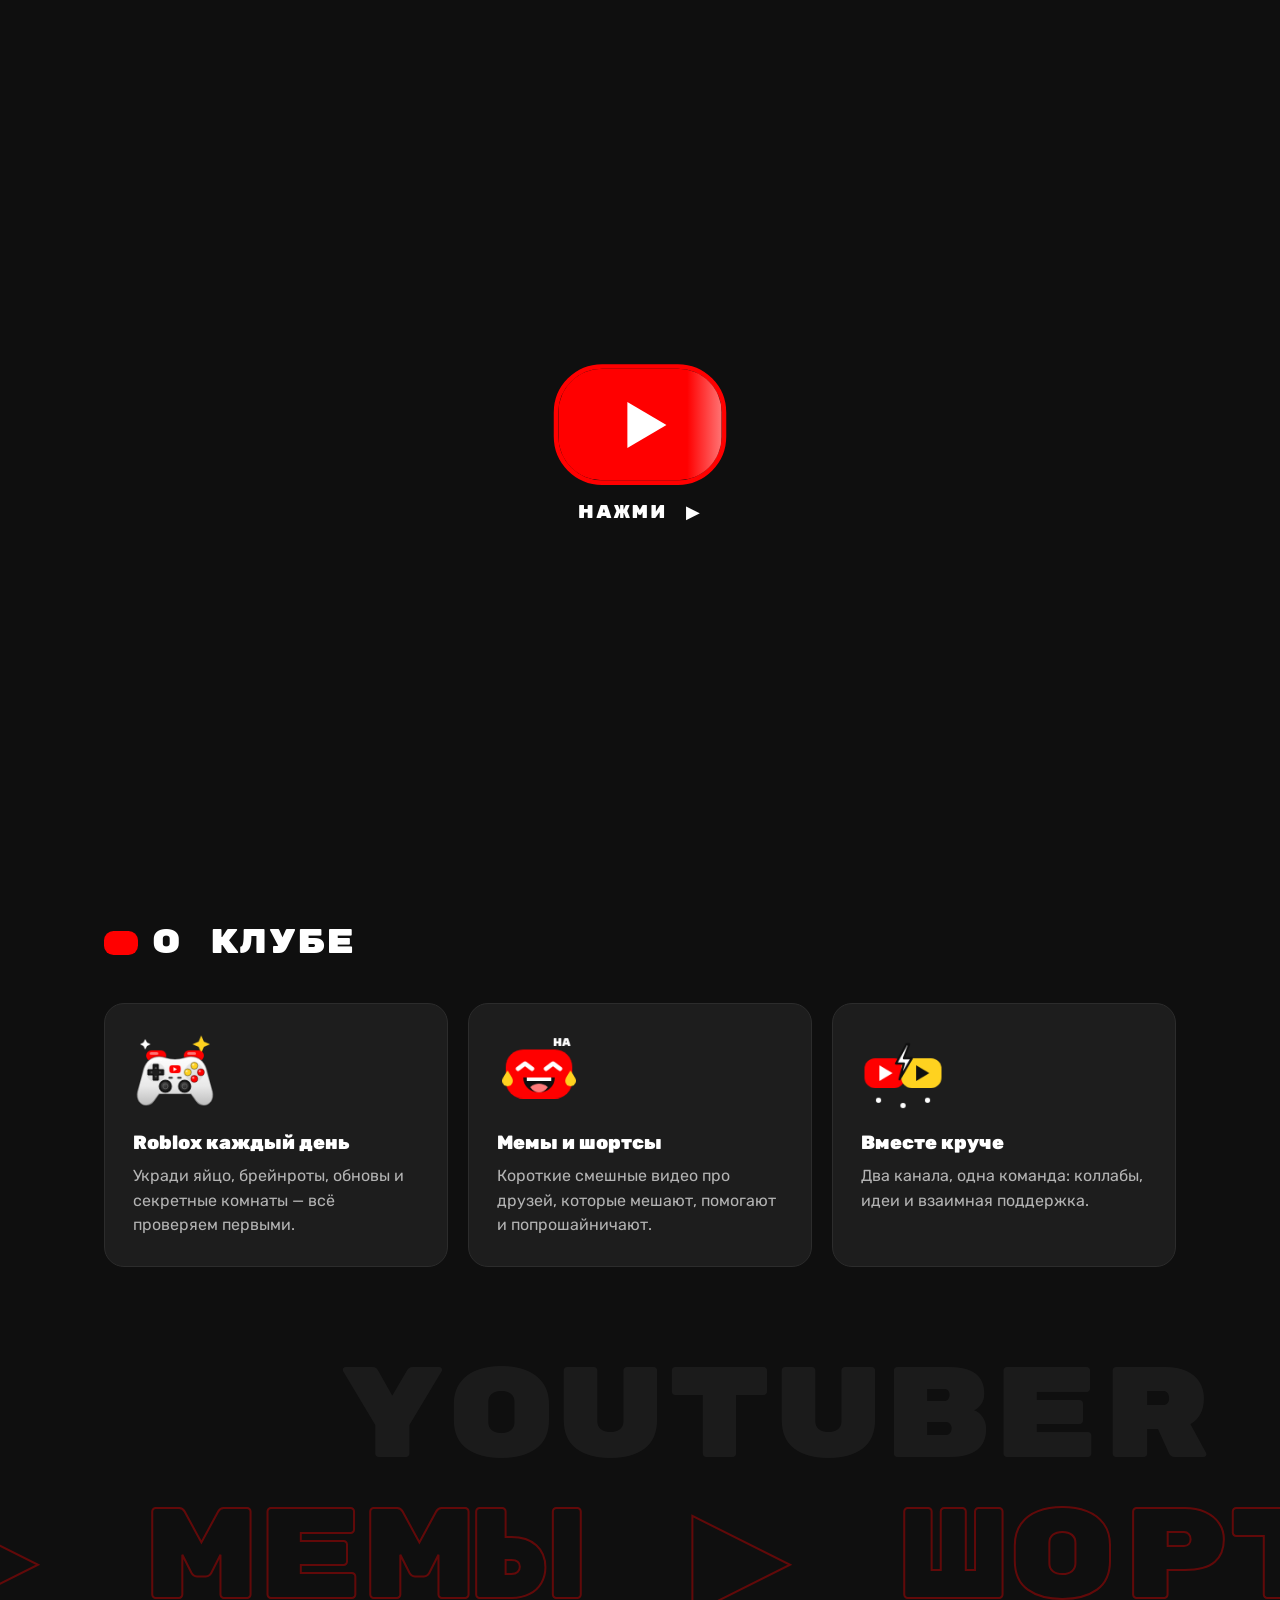
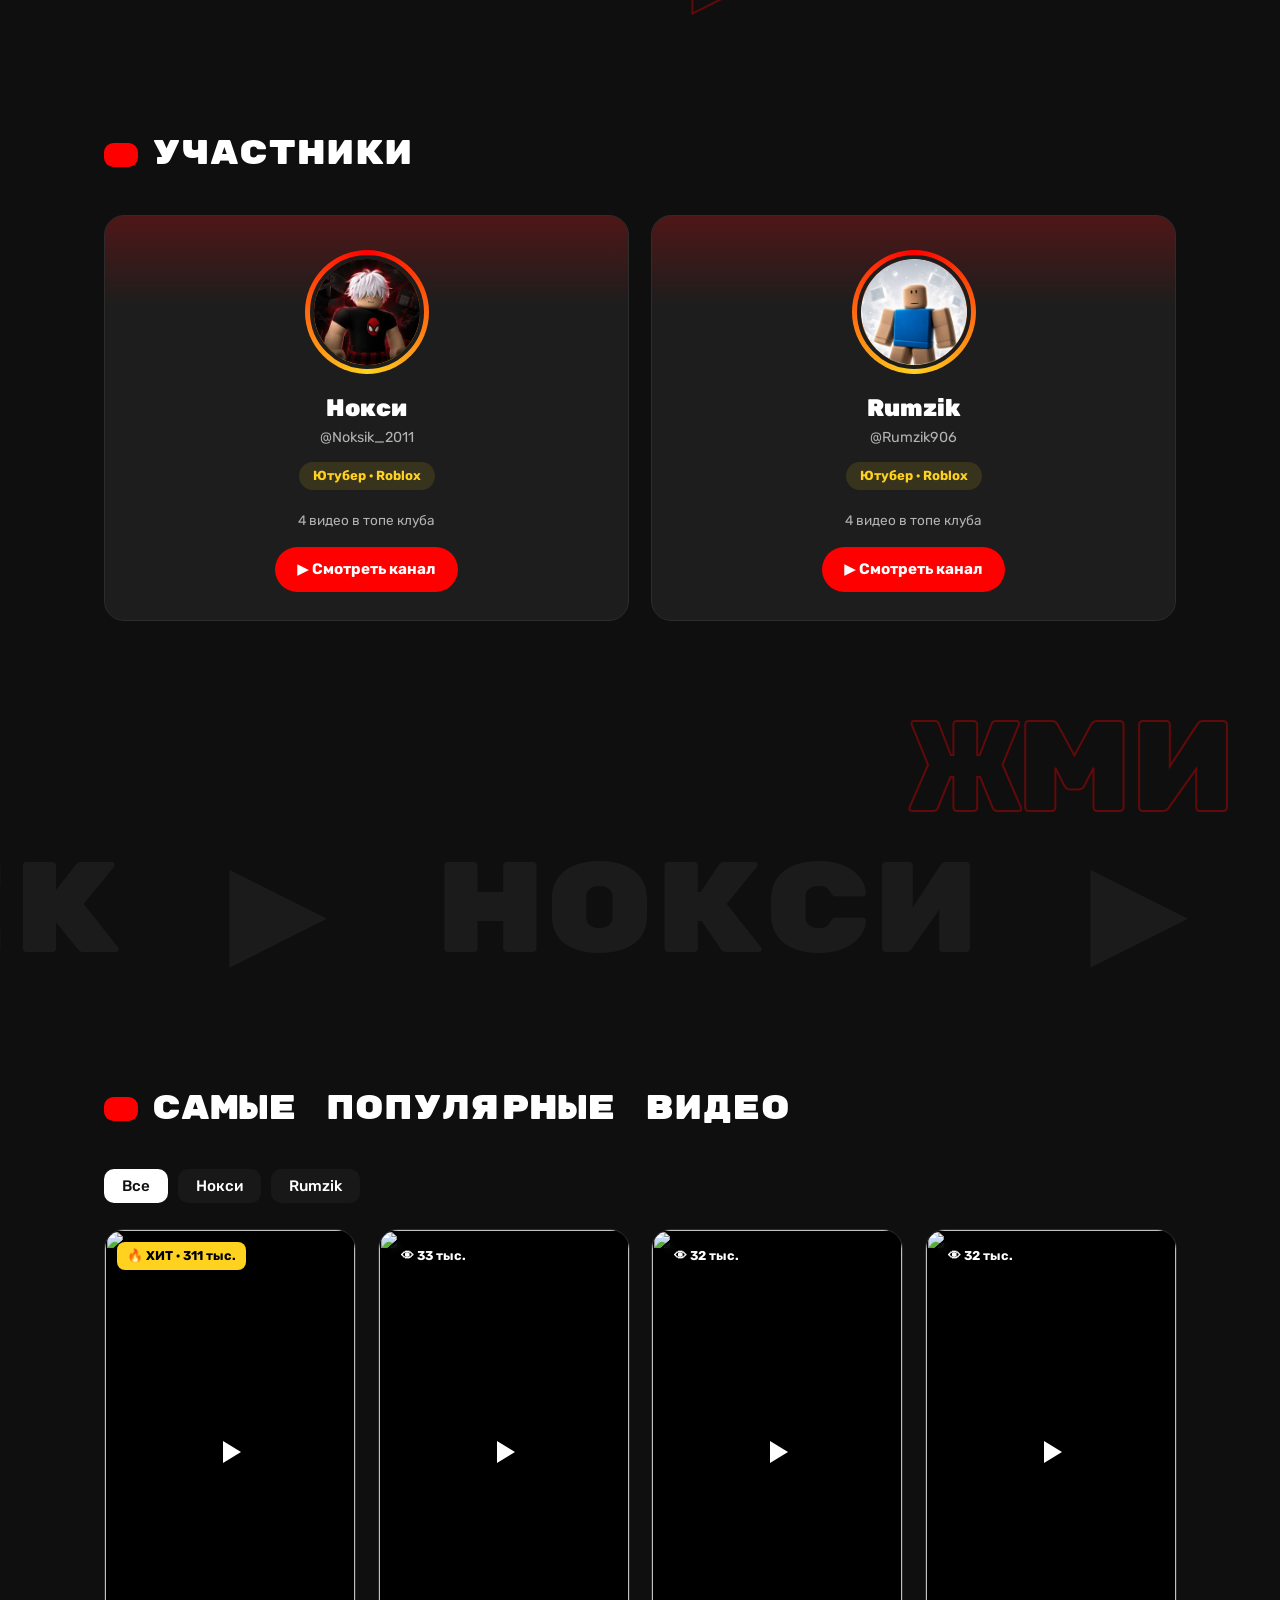
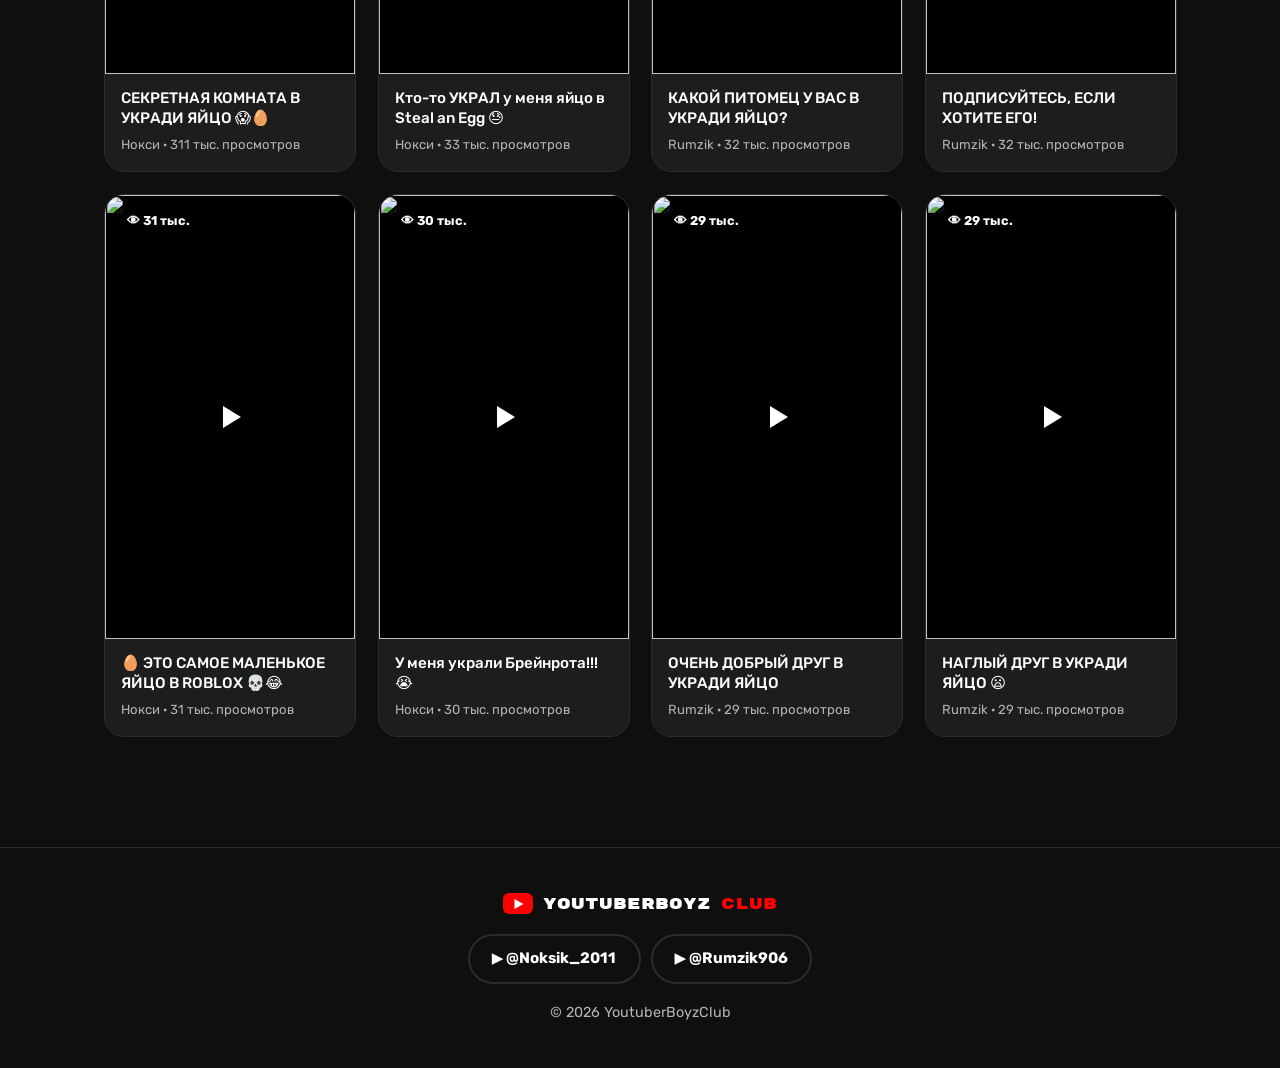
==== index.html @ dca068ea "Громче тики счётчика, запуск звука по click, сброс кэша Co-Authored-By: Claude Opus 5.5 <noreply@ant" ====
<!doctype html>
<html lang="ru">
<head>
  <meta charset="utf-8">
  <meta name="viewport" content="width=device-width, initial-scale=1">
  <title>YoutuberBoyzClub</title>
  <meta name="description" content="YoutuberBoyzClub — клуб ютуберов Нокси и Rumzik: Roblox, мемы и шортсы.">
  <link rel="icon" href="data:image/svg+xml,<svg xmlns='http://www.w3.org/2000/svg' viewBox='0 0 100 70'><rect width='100' height='70' rx='18' fill='%23ff0000'/><path d='M40 20 L66 35 L40 50 Z' fill='white'/></svg>">
  <link rel="preconnect" href="https://fonts.googleapis.com">
  <link rel="preconnect" href="https://fonts.gstatic.com" crossorigin>
  <link href="https://fonts.googleapis.com/css2?family=Rubik+Mono+One&family=Rubik:wght@400;500;700;900&display=swap" rel="stylesheet">
  <link rel="stylesheet" href="style.css?v=1794007012">
</head>
<body class="loading">
  <div class="loader" id="loader" aria-hidden="true">
    <div class="lbtn" id="lbtn"><div class="fill" id="lfill"></div><span class="tri"></span></div>
    <div class="lpct" id="lpct">0%</div>
  </div>
  <div class="progress" id="progress"></div>
  <div class="bg" id="bg" aria-hidden="true"><div class="blob b1"></div><div class="blob b2"></div></div>

  <header class="nav">
    <a href="#top" class="logo"><span class="play-sm"></span>YoutuberBoyz<b>Club</b></a>
    <div class="nav-right">
      <button class="sound" id="sound" aria-label="Включить звук" aria-pressed="false" title="Звук кнопок">🔇</button>
      <button class="burger" aria-label="Меню" aria-expanded="false">☰</button>
    </div>
    <nav class="links">
      <a href="#about">О клубе</a>
      <a href="#members">Участники</a>
      <a href="#videos">Видео</a>
    </nav>
  </header>

  <main id="top">
    <section class="hero">
      <a href="#videos" class="play-big" aria-label="Смотреть видео">
        <i class="ring"></i><i class="ring r2"></i><span></span>
      </a>
      <h1 class="title" id="title">YOUTUBER <b>BOYZ</b> CLUB</h1>
      <div class="stats">
        <div><strong data-count="MEMBERS">0</strong><span>участника</span></div>
        <div><strong data-count="VIEWS">0</strong><span>тыс. просмотров в топе</span></div>
        <div><strong data-count="VIDEOS">0</strong><span>лучших видео</span></div>
      </div>
      <a href="#about" class="scroll-hint" aria-label="Листать вниз"><span></span></a>
    </section>

    <div class="ticker" aria-hidden="true"><div class="track" id="ticker"></div></div>

    <section id="about" class="section">
      <h2 class="reveal">О клубе</h2>
      <div class="features">
        <article class="reveal">
          <svg class="icon i-pad" viewBox="0 0 96 96" aria-hidden="true">
            <defs>
              <linearGradient id="gpBody" x1="0" y1="0" x2="0" y2="1">
                <stop offset="0" stop-color="#ffffff"/><stop offset=".6" stop-color="#e9e9e9"/><stop offset="1" stop-color="#bdbdbd"/>
              </linearGradient>
              <radialGradient id="gpStick" cx=".4" cy=".35" r=".7">
                <stop offset="0" stop-color="#4a4a4a"/><stop offset="1" stop-color="#151515"/>
              </radialGradient>
            </defs>
            <g class="spark"><path d="M78 4l3 7 7 3-7 3-3 7-3-7-7-3 7-3z" fill="#ffd21f"/><path d="M14 8l2 4 4 2-4 2-2 4-2-4-4-2 4-2z" fill="#fff"/></g>
            <g class="body">
              <!-- курки -->
              <rect x="15" y="21" width="23" height="12" rx="6" fill="#ff0000"/>
              <rect x="58" y="21" width="23" height="12" rx="6" fill="#ff0000"/>
              <rect x="19" y="23" width="10" height="3" rx="1.5" fill="#fff" opacity=".45"/>
              <rect x="62" y="23" width="10" height="3" rx="1.5" fill="#fff" opacity=".45"/>
              <!-- корпус -->
              <path d="M30 28C21 28 15 33 12 42L5 68C3 77 8 84 15 84C21 84 24 80 27 75L30 71H66L69 75C72 80 75 84 81 84C88 84 93 77 91 68L84 42C81 33 75 28 66 28C60 28 57 31 48 31C39 31 36 28 30 28Z"
                    fill="url(#gpBody)" stroke="#0f0f0f" stroke-opacity=".35" stroke-width="1.5"/>
              <path d="M20 35C24 32 28 31.5 32 32" fill="none" stroke="#fff" stroke-width="2.5" stroke-linecap="round"/>
              <!-- крестовина -->
              <circle cx="26" cy="46" r="11" fill="#000" opacity=".07"/>
              <path d="M23 37h6v6h6v6h-6v6h-6v-6h-6v-6h6z" fill="#1c1c1c" stroke="#000" stroke-width="1" stroke-linejoin="round"/>
              <path d="M26 39.5l1.6 2.5h-3.2zM26 52.5l1.6-2.5h-3.2zM19.5 46l2.5-1.6v3.2zM32.5 46l-2.5-1.6v3.2z" fill="#555"/>
              <!-- кнопки -->
              <circle cx="70" cy="46" r="11" fill="#000" opacity=".07"/>
              <circle cx="70" cy="38.5" r="4" fill="#ffd21f" stroke="#000" stroke-opacity=".4"/>
              <circle cx="77.5" cy="46" r="4" fill="#ff0000" stroke="#000" stroke-opacity=".4"/>
              <circle cx="70" cy="53.5" r="4" fill="#ff0000" stroke="#000" stroke-opacity=".4"/>
              <circle cx="62.5" cy="46" r="4" fill="#ffd21f" stroke="#000" stroke-opacity=".4"/>
              <g fill="#fff" opacity=".6"><circle cx="68.8" cy="37.3" r="1.2"/><circle cx="76.3" cy="44.8" r="1.2"/><circle cx="68.8" cy="52.3" r="1.2"/><circle cx="61.3" cy="44.8" r="1.2"/></g>
              <!-- логотип и мини-кнопки -->
              <rect x="41.5" y="38" width="13" height="9" rx="3.2" fill="#ff0000"/>
              <path d="M46.3 40.3v4.4l3.9-2.2z" fill="#fff"/>
              <rect x="40.5" y="51" width="5" height="2.6" rx="1.3" fill="#444"/>
              <rect x="50.5" y="51" width="5" height="2.6" rx="1.3" fill="#444"/>
              <!-- стики -->
              <g class="stick sl"><circle cx="37" cy="62" r="7.5" fill="#111"/><circle cx="37" cy="62" r="5.6" fill="url(#gpStick)"/><circle cx="37" cy="62" r="3" fill="none" stroke="#666" stroke-width=".8"/></g>
              <g class="stick sr"><circle cx="59" cy="62" r="7.5" fill="#111"/><circle cx="59" cy="62" r="5.6" fill="url(#gpStick)"/><circle cx="59" cy="62" r="3" fill="none" stroke="#666" stroke-width=".8"/></g>
            </g>
          </svg>
          <h3>Roblox каждый день</h3><p>Укради яйцо, брейнроты, обновы и секретные комнаты — всё проверяем первыми.</p>
        </article>
        <article class="reveal">
          <svg class="icon i-lol" viewBox="0 0 96 96" aria-hidden="true">
            <g class="face">
              <rect x="10" y="20" width="76" height="56" rx="20" fill="#ff0000"/>
              <path d="M24 42l8-6 8 6" fill="none" stroke="#fff" stroke-width="5" stroke-linecap="round" stroke-linejoin="round"/>
              <path d="M56 42l8-6 8 6" fill="none" stroke="#fff" stroke-width="5" stroke-linecap="round" stroke-linejoin="round"/>
              <path d="M30 52h36c0 10-8 17-18 17s-18-7-18-17z" fill="#0f0f0f"/>
              <path d="M38 63c3-3 7-4 10-4s7 1 10 4c-3 4-6 6-10 6s-7-2-10-6z" fill="#ff7a7a"/>
              <path d="M34 52h28v4H34z" fill="#fff"/>
            </g>
            <path class="tear t1" d="M12 44c-4 6-6 9-6 12a6 6 0 0012 0c0-3-2-6-6-12z" fill="#ffd21f"/>
            <path class="tear t2" d="M84 44c-4 6-6 9-6 12a6 6 0 0012 0c0-3-2-6-6-12z" fill="#ffd21f"/>
            <text class="ha" x="64" y="16" font-family="Rubik Mono One, sans-serif" font-size="12" fill="#fff">HA</text>
          </svg>
          <h3>Мемы и шортсы</h3><p>Короткие смешные видео про друзей, которые мешают, помогают и попрошайничают.</p>
        </article>
        <article class="reveal">
          <svg class="icon i-team" viewBox="0 0 96 96" aria-hidden="true">
            <g class="left"><rect x="4" y="30" width="46" height="34" rx="12" fill="#ff0000"/><path d="M21 38v18l15-9z" fill="#fff"/></g>
            <g class="right"><rect x="46" y="30" width="46" height="34" rx="12" fill="#ffd21f"/><path d="M63 38v18l15-9z" fill="#0f0f0f"/></g>
            <path class="bolt" d="M52 14l-12 22h9l-5 18 14-24h-9l6-16z" fill="#fff" stroke="#0f0f0f" stroke-width="2.5" stroke-linejoin="round"/>
            <g class="plus" fill="#fff"><circle cx="20" cy="78" r="3"/><circle cx="48" cy="84" r="3"/><circle cx="76" cy="78" r="3"/></g>
          </svg>
          <h3>Вместе круче</h3><p>Два канала, одна команда: коллабы, идеи и взаимная поддержка.</p>
        </article>
      </div>
    </section>

    <div class="bigtext" aria-hidden="true">
      <div class="row" data-dir="1">YOUTUBER ▶ BOYZ ▶ CLUB ▶ YOUTUBER ▶ BOYZ ▶ CLUB ▶ YOUTUBER ▶ BOYZ ▶ CLUB ▶</div>
      <div class="row outline" data-dir="-1">ROBLOX ▶ МЕМЫ ▶ ШОРТСЫ ▶ ROBLOX ▶ МЕМЫ ▶ ШОРТСЫ ▶ ROBLOX ▶ МЕМЫ ▶ ШОРТСЫ ▶</div>
    </div>

    <section id="members" class="section">
      <h2 class="reveal">Участники</h2>
      <div class="grid members" id="members-grid"></div>
    </section>

    <div class="bigtext" aria-hidden="true">
      <div class="row outline" data-dir="1">ЖМИ PLAY ▶ ПОДПИШИСЬ ▶ ЖМИ PLAY ▶ ПОДПИШИСЬ ▶ ЖМИ PLAY ▶ ПОДПИШИСЬ ▶</div>
      <div class="row" data-dir="-1">НОКСИ ▶ RUMZIK ▶ НОКСИ ▶ RUMZIK ▶ НОКСИ ▶ RUMZIK ▶ НОКСИ ▶ RUMZIK ▶</div>
    </div>

    <section id="videos" class="section">
      <h2 class="reveal">Самые популярные видео</h2>
      <div class="filters reveal" id="filters"></div>
      <div class="grid videos" id="videos-grid"></div>
    </section>
  </main>

  <footer class="footer">
    <a href="#top" class="logo"><span class="play-sm"></span>YoutuberBoyz<b>Club</b></a>
    <div class="socials" id="socials"></div>
    <p>© <span id="year"></span> YoutuberBoyzClub</p>
  </footer>

  <script src="data.js?v=1794007012"></script>
  <script src="script.js?v=1794007012"></script>
</body>
</html>
---- style.css ----
:root {
  --bg: #0f0f0f;
  --bg2: #181818;
  --card: #1d1d1d;
  --line: #2c2c2c;
  --text: #ffffff;
  --muted: #b3b3b3;
  --red: #ff0000;
  --red-dark: #c80000;
  --yellow: #ffd21f;
  --radius: 20px;
}

* { box-sizing: border-box; margin: 0; padding: 0; }
html { scroll-behavior: smooth; }
body {
  background: var(--bg);
  color: var(--text);
  font-family: "Rubik", system-ui, sans-serif;
  line-height: 1.55;
  overflow-x: hidden;
}
a { color: inherit; text-decoration: none; }
h1, h2, .logo, .stats strong { font-family: "Rubik Mono One", "Rubik", sans-serif; font-weight: 400; }
h3 { font-weight: 900; }

/* ===== Экран загрузки ===== */
.loader {
  position: fixed; inset: 0; z-index: 100; display: grid; place-items: center; align-content: center; gap: 22px;
  background: var(--bg); transition: opacity .5s ease, visibility .5s;
}
.loader.ready { cursor: pointer; }
.lbtn.ready { animation: readyPulse 1s ease-in-out infinite; }
@keyframes readyPulse { 0%, 100% { transform: scale(1.1); } 50% { transform: scale(1.2); } }
.lpct.ready { color: #fff; font-size: 1.15rem; animation: blinkTxt 1s ease-in-out infinite; }
@keyframes blinkTxt { 50% { opacity: .35; } }
.stats strong.bump { animation: bump .5s cubic-bezier(.3, 1.6, .5, 1); }
@keyframes bump { 50% { transform: scale(1.3); } }
.loader.done { opacity: 0; visibility: hidden; }
.lbtn {
  position: relative; width: 150px; height: 105px; border-radius: 28% / 40%;
  border: 4px solid #fff; overflow: hidden; animation: lbtnIn .5s cubic-bezier(.3, 1.6, .5, 1);
  transition: transform .35s cubic-bezier(.5, -0.6, .7, 1.4), opacity .3s;
}
@keyframes lbtnIn { from { transform: scale(.3) rotate(-20deg); opacity: 0; } }
.lbtn .fill { position: absolute; left: 0; top: 0; bottom: 0; width: 0; background: var(--red); }
.lbtn .fill::after {                                /* бегущий блик по заливке */
  content: ""; position: absolute; top: 0; bottom: 0; right: 0; width: 30px;
  background: linear-gradient(90deg, transparent, rgba(255, 255, 255, .45));
}
.lbtn .tri {
  position: absolute; top: 50%; left: 54%; transform: translate(-50%, -50%);
  border-left: 34px solid #fff; border-top: 20px solid transparent; border-bottom: 20px solid transparent;
}
.lbtn.full { border-color: var(--red); transform: scale(1.15); }
.lbtn.boom { transform: scale(2.6); opacity: 0; }
.lpct { font-family: "Rubik Mono One", sans-serif; color: var(--muted); font-size: .95rem; letter-spacing: 2px; transition: opacity .2s; }
.loader.exploding .lpct { opacity: 0; }
.shard {
  position: fixed; left: 50%; top: 50%; z-index: 101; pointer-events: none;
  width: var(--w); height: var(--h); margin: calc(var(--h) / -2) 0 0 calc(var(--w) / -2);
  background: var(--c); border-radius: var(--r);
  animation: shard .9s cubic-bezier(.15, .7, .3, 1) forwards;
}
@keyframes shard {
  0% { transform: translate(0, 0) rotate(0) scale(1); opacity: 1; }
  100% { transform: translate(var(--x), var(--y)) rotate(var(--rot)) scale(.4); opacity: 0; }
}
.flash {
  position: fixed; left: 50%; top: 50%; z-index: 101; width: 40px; height: 40px; margin: -20px 0 0 -20px;
  border-radius: 50%; background: #fff; pointer-events: none; animation: flash .5s ease-out forwards;
}
@keyframes flash { from { transform: scale(0); opacity: .9; } to { transform: scale(30); opacity: 0; } }
body.loading { overflow: hidden; }
body.loading .title .ch, body.loading .play-big { animation-play-state: paused; }

/* ===== Scroll progress (как полоска загрузки YouTube) ===== */
.progress {
  position: fixed; top: 0; left: 0; height: 3px; width: 0; z-index: 50;
  background: var(--red); box-shadow: 0 0 8px rgba(255, 0, 0, .6);
}

/* ===== Play buttons ===== */
.play-sm {
  position: relative; display: inline-block; width: 30px; height: 21px;
  background: var(--red); border-radius: 6px; transition: transform .3s;
}
.play-sm::after {
  content: ""; position: absolute; top: 50%; left: 54%; transform: translate(-50%, -50%);
  border-left: 9px solid #fff; border-top: 5.5px solid transparent; border-bottom: 5.5px solid transparent;
}
.logo:hover .play-sm { transform: rotate(-10deg) scale(1.15); }

.play-big {
  position: relative; display: inline-grid; place-items: center;
  margin-bottom: 34px; animation: bob 3s ease-in-out infinite;
}
.play-big span {
  position: relative; display: block;
  width: clamp(130px, 22vw, 190px); aspect-ratio: 10 / 7; border-radius: 28% / 40%;
  background: var(--red); box-shadow: 0 18px 50px rgba(255, 0, 0, .35);
  transition: transform .25s cubic-bezier(.3, 1.6, .5, 1), background .2s;
}
.play-big span::after {
  content: ""; position: absolute; top: 50%; left: 54%; transform: translate(-50%, -50%);
  border-left: 42px solid #fff; border-top: 25px solid transparent; border-bottom: 25px solid transparent;
}
.play-big:hover span { transform: scale(1.12) rotate(-4deg); background: var(--red-dark); }
.play-big:active span { transform: scale(.92); }
.ring {
  position: absolute; inset: 0; border-radius: 28% / 40%;
  border: 3px solid var(--red); opacity: 0; animation: ring 2.4s ease-out infinite;
}
.ring.r2 { animation-delay: 1.2s; }
@keyframes ring { 0% { transform: scale(1); opacity: .7; } 100% { transform: scale(1.7); opacity: 0; } }
@keyframes bob { 0%, 100% { transform: translateY(0); } 50% { transform: translateY(-10px); } }

/* ===== Nav ===== */
.nav {
  position: sticky; top: 0; z-index: 20;
  display: flex; align-items: center; justify-content: space-between;
  padding: 14px clamp(16px, 5vw, 64px);
  background: rgba(15, 15, 15, .88); backdrop-filter: blur(10px);
  border-bottom: 1px solid var(--line);
}
.logo { display: flex; align-items: center; gap: 10px; font-size: 1rem; }
.logo b { color: var(--red); font-weight: 400; }
.links { display: flex; align-items: center; gap: 30px; }
.links a { position: relative; color: var(--muted); font-weight: 500; transition: color .2s; }
.links a::after {
  content: ""; position: absolute; left: 0; right: 0; bottom: -6px; height: 3px; border-radius: 3px;
  background: var(--red); transform: scaleX(0); transition: transform .25s;
}
.links a:hover { color: var(--text); }
.links a:hover::after { transform: scaleX(1); }
.burger { display: none; background: none; border: 0; color: var(--text); font-size: 1.6rem; cursor: pointer; }
.nav-right { display: flex; align-items: center; gap: 12px; order: 3; }
.sound {
  width: 40px; height: 40px; border-radius: 50%; border: 2px solid var(--line); cursor: pointer;
  background: var(--bg2); font-size: 1.1rem; display: grid; place-items: center;
  transition: border-color .2s, transform .2s cubic-bezier(.3, 1.6, .5, 1), background .2s;
}
.sound:hover { transform: scale(1.1); border-color: var(--red); }
.sound.on { background: var(--red); border-color: var(--red); animation: soundOn .4s cubic-bezier(.3, 1.6, .5, 1); }
@keyframes soundOn { 0% { transform: scale(.7); } 100% { transform: scale(1); } }

/* ===== Buttons ===== */
.btn {
  display: inline-flex; align-items: center; gap: 8px; padding: 11px 22px; border-radius: 999px;
  background: var(--red); color: #fff; font-weight: 700; font-size: .95rem;
  transition: transform .2s cubic-bezier(.3, 1.6, .5, 1), background .2s;
}
.btn:hover { transform: translateY(-2px) scale(1.05); background: var(--red-dark); }
.btn.ghost { background: transparent; border: 2px solid var(--line); }
.btn.ghost:hover { border-color: var(--red); background: transparent; }

/* ===== Hero ===== */
.hero {
  position: relative; text-align: center; overflow: hidden;
  padding: clamp(70px, 11vw, 120px) 16px 90px;
  background: radial-gradient(ellipse at 50% 0%, rgba(255, 0, 0, .16), transparent 60%);
}
/* ===== Живой фон на всю страницу (двигается при прокрутке) ===== */
.bg { position: fixed; inset: 0; z-index: 0; pointer-events: none; overflow: hidden; }
.nav, main, .footer { position: relative; z-index: 1; }
.nav { z-index: 20; }
.bg .ic {
  position: absolute; left: 0; top: 0; will-change: transform;
  width: var(--s); height: calc(var(--s) * .7);
}
.bg .ic > b {
  position: absolute; inset: 0; border-radius: 28% / 40%;
  background: var(--c); opacity: var(--o);
  animation: drift var(--d) ease-in-out infinite alternate;
}
.bg .ic.line > b { background: transparent; border: 3px solid var(--c); }
.bg .ic > b::after {
  content: ""; position: absolute; top: 50%; left: 54%; transform: translate(-50%, -50%);
  border-left: calc(var(--s) * .22) solid var(--tri);
  border-top: calc(var(--s) * .13) solid transparent; border-bottom: calc(var(--s) * .13) solid transparent;
}
@keyframes drift {
  from { transform: translate(0, 0) rotate(-8deg); }
  to { transform: translate(18px, -24px) rotate(10deg); }
}
.blob {
  position: absolute; width: 60vmax; height: 60vmax; border-radius: 50%;
  background: radial-gradient(circle, rgba(255, 0, 0, .13), transparent 65%);
  will-change: transform;
}
.b1 { left: -20vmax; top: -20vmax; }
.b2 { right: -25vmax; top: 40vh; background: radial-gradient(circle, rgba(255, 210, 31, .06), transparent 65%); }

/* Огромные надписи, которые разъезжаются при прокрутке */
.bigtext { overflow: hidden; padding: 40px 0 10px; user-select: none; }
.bigtext .row {
  font-family: "Rubik Mono One"; white-space: nowrap; line-height: 1.1;
  font-size: clamp(3rem, 10vw, 8rem); color: rgba(255, 255, 255, .05);
  will-change: transform;
}
.bigtext .row.outline { color: transparent; -webkit-text-stroke: 2px rgba(255, 0, 0, .35); }

.title { font-size: clamp(2rem, 7.5vw, 5rem); line-height: 1.1; margin-bottom: 18px; }
.title .ch { display: inline-block; opacity: 0; transform: translateY(40px) rotate(8deg); animation: drop .6s cubic-bezier(.3, 1.6, .5, 1) forwards; }
.title b { color: var(--red); font-weight: 400; display: inline-block; }
.title b:hover { animation: wiggle .5s ease-in-out; }
@keyframes drop { to { opacity: 1; transform: none; } }
@keyframes wiggle { 25% { transform: rotate(-6deg); } 50% { transform: rotate(5deg) scale(1.08); } 75% { transform: rotate(-3deg); } }

.lead { max-width: 540px; margin: 0 auto; color: var(--muted); font-size: 1.15rem; }
.stats {
  display: flex; justify-content: center; gap: clamp(26px, 7vw, 80px);
  margin-top: 52px; flex-wrap: wrap;
}
.stats strong { display: block; font-size: 2.1rem; }
.stats div:nth-child(2) strong { color: var(--yellow); }
.stats span { color: var(--muted); font-size: .85rem; }

.scroll-hint {
  display: inline-block; margin-top: 50px; width: 26px; height: 42px;
  border: 2px solid var(--muted); border-radius: 14px;
}
.scroll-hint span {
  display: block; width: 4px; height: 8px; margin: 7px auto 0; border-radius: 2px;
  background: var(--text); animation: wheel 1.6s ease-in-out infinite;
}
@keyframes wheel { 0% { opacity: 0; transform: translateY(0); } 40% { opacity: 1; } 100% { opacity: 0; transform: translateY(14px); } }

/* ===== Ticker ===== */
.ticker {
  background: var(--red); overflow: hidden; padding: 14px 0;
  transform: rotate(-2deg) scale(1.04); margin: 10px 0 0;
  box-shadow: 0 10px 30px rgba(0, 0, 0, .5);
}
.track { display: flex; width: max-content; animation: marquee 28s linear infinite; }
.track span {
  font-family: "Rubik Mono One"; font-size: 1.05rem; white-space: nowrap; padding: 0 22px;
  display: inline-flex; align-items: center; gap: 22px;
}
.track span::after { content: "▶"; color: var(--bg); font-size: .9rem; }
.ticker:hover .track { animation-play-state: paused; }
@keyframes marquee { to { transform: translateX(-50%); } }

/* ===== Sections ===== */
.section { padding: 90px clamp(16px, 5vw, 64px) 40px; max-width: 1200px; margin: 0 auto; }
.section h2 {
  font-size: clamp(1.35rem, 4vw, 2.1rem); margin-bottom: 34px;
  display: flex; align-items: center; gap: 14px;
}
.section h2::before {
  content: ""; flex: none; width: 34px; height: 24px; border-radius: 28% / 40%; background: var(--red);
  clip-path: none;
}

.features { display: grid; grid-template-columns: repeat(auto-fit, minmax(240px, 1fr)); gap: 20px; }
.features article, .member, .video {
  background: var(--card); border: 1px solid var(--line); border-radius: var(--radius);
  transition: transform .3s cubic-bezier(.3, 1.4, .5, 1), border-color .3s, box-shadow .3s;
}
.features article { padding: 28px; position: relative; }
.features article:hover, .member:hover { transform: translateY(-6px) rotate(-1deg); border-color: var(--red); box-shadow: 0 16px 40px rgba(0, 0, 0, .5); }
/* ===== Свои иконки ===== */
.icon { width: 84px; height: 84px; margin-bottom: 12px; display: block; overflow: visible; }
.icon * { transform-box: fill-box; transform-origin: center; }

/* Геймпад: покачивается, искры мигают; при наведении — тряска как от вибрации */
.i-pad .body { animation: tilt 3s ease-in-out infinite; }
.i-pad .spark { animation: blink 1.4s ease-in-out infinite; }
article:hover .i-pad .body { animation: rumble .12s linear infinite; }
.i-pad .stick { animation: stick 2.4s ease-in-out infinite; }
.i-pad .sr { animation-delay: -1.2s; }
@keyframes stick { 0%, 100% { transform: translate(0, 0); } 25% { transform: translate(1.5px, -1px); } 50% { transform: translate(-1px, 1.5px); } 75% { transform: translate(-1.5px, -1px); } }
@keyframes tilt { 0%, 100% { transform: rotate(-6deg); } 50% { transform: rotate(6deg); } }
@keyframes rumble { 0% { transform: translate(-1.5px, 1px) rotate(-3deg); } 50% { transform: translate(1.5px, -1px) rotate(3deg); } 100% { transform: translate(-1.5px, 1px) rotate(-3deg); } }
@keyframes blink { 0%, 100% { opacity: 1; transform: scale(1); } 50% { opacity: .3; transform: scale(.6); } }

/* Смеющаяся кнопка: подпрыгивает, слёзы капают, «HA» всплывает */
.i-lol .face { animation: laugh 1.1s ease-in-out infinite; }
.i-lol .tear { animation: tear 1.6s ease-in infinite; }
.i-lol .t2 { animation-delay: .8s; }
.i-lol .ha { animation: ha 2s ease-out infinite; }
article:hover .i-lol .face { animation-duration: .35s; }
@keyframes laugh { 0%, 100% { transform: translateY(0) rotate(-3deg); } 50% { transform: translateY(-5px) rotate(3deg); } }
@keyframes tear { 0% { transform: translateY(-6px); opacity: 0; } 30% { opacity: 1; } 100% { transform: translateY(18px); opacity: 0; } }
@keyframes ha { 0% { transform: translate(0, 8px); opacity: 0; } 30% { opacity: 1; } 100% { transform: translate(8px, -10px); opacity: 0; } }

/* Две кнопки: сталкиваются, молния вспыхивает */
.i-team .left { animation: bumpL 2s ease-in-out infinite; }
.i-team .right { animation: bumpR 2s ease-in-out infinite; }
.i-team .bolt { animation: zap 2s ease-in-out infinite; }
.i-team .plus circle { animation: blink 1.2s ease-in-out infinite; }
.i-team .plus circle:nth-child(2) { animation-delay: .4s; }
.i-team .plus circle:nth-child(3) { animation-delay: .8s; }
article:hover .i-team .left, article:hover .i-team .right, article:hover .i-team .bolt { animation-duration: .8s; }
@keyframes bumpL { 0%, 100% { transform: translateX(-6px) rotate(-6deg); } 45%, 55% { transform: translateX(2px) rotate(0); } }
@keyframes bumpR { 0%, 100% { transform: translateX(6px) rotate(6deg); } 45%, 55% { transform: translateX(-2px) rotate(0); } }
@keyframes zap { 0%, 35%, 100% { transform: scale(0) rotate(-20deg); opacity: 0; } 50% { transform: scale(1.2) rotate(0); opacity: 1; } 70% { transform: scale(1); opacity: 1; } }
.features h3 { margin-bottom: 6px; font-size: 1.2rem; }
.features p { color: var(--muted); }

.grid { display: grid; gap: 22px; }
.members { grid-template-columns: repeat(auto-fit, minmax(260px, 1fr)); }

.member { padding: 34px 22px 28px; text-align: center; position: relative; overflow: hidden; }
.member::before {
  content: ""; position: absolute; left: 0; right: 0; top: 0; height: 90px;
  background: linear-gradient(180deg, rgba(255, 0, 0, .22), transparent);
}
.avatar-wrap {
  position: relative; width: 124px; height: 124px; margin: 0 auto 16px; border-radius: 50%;
  padding: 5px; background: conic-gradient(var(--red), var(--yellow), var(--red));
  animation: spin 6s linear infinite;
}
.avatar {
  width: 100%; height: 100%; border-radius: 50%; object-fit: cover; display: grid; place-items: center;
  background: var(--bg2); border: 4px solid var(--card); font-family: "Rubik Mono One"; font-size: 2rem;
  animation: spin 6s linear infinite reverse;
}
@keyframes spin { to { transform: rotate(360deg); } }
.member h3 { font-size: 1.5rem; position: relative; }
.member .handle { color: var(--muted); font-size: .9rem; }
.member .role {
  display: inline-block; margin: 12px 0 20px; padding: 4px 14px; border-radius: 999px;
  background: rgba(255, 210, 31, .12); color: var(--yellow); font-size: .82rem; font-weight: 700;
}
.member .count { display: block; color: var(--muted); font-size: .85rem; margin-bottom: 16px; }

/* ===== Videos ===== */
.filters { display: flex; gap: 10px; flex-wrap: wrap; margin-bottom: 26px; }
.chip {
  padding: 8px 18px; border-radius: 10px; border: 0; cursor: pointer;
  background: var(--bg2); color: var(--text); font: 500 .95rem "Rubik", sans-serif;
  transition: background .2s, color .2s, transform .2s;
}
.chip:hover { transform: translateY(-2px); background: #2a2a2a; }
.chip.active { background: var(--text); color: var(--bg); }

.videos { grid-template-columns: repeat(auto-fill, minmax(220px, 1fr)); }
.video { overflow: hidden; position: relative; }
.video:hover { transform: translateY(-6px); border-color: var(--red); box-shadow: 0 16px 40px rgba(0, 0, 0, .5); }
.video.hide { display: none; }
.frame { aspect-ratio: 9 / 16; background: #000; position: relative; cursor: pointer; overflow: hidden; }
.frame img { width: 100%; height: 100%; object-fit: cover; display: block; transition: transform .5s; }
.video:hover .frame img { transform: scale(1.08); }
.frame iframe { width: 100%; height: 100%; border: 0; display: block; }
.frame .pbtn {
  position: absolute; top: 50%; left: 50%; width: 68px; height: 48px; transform: translate(-50%, -50%);
  background: rgba(0, 0, 0, .65); border-radius: 14px; transition: background .2s, transform .25s cubic-bezier(.3, 1.6, .5, 1);
}
.frame .pbtn::after {
  content: ""; position: absolute; top: 50%; left: 54%; transform: translate(-50%, -50%);
  border-left: 18px solid #fff; border-top: 11px solid transparent; border-bottom: 11px solid transparent;
}
.frame:hover .pbtn { background: var(--red); transform: translate(-50%, -50%) scale(1.15); }
.badge {
  position: absolute; top: 12px; left: 12px; z-index: 2;
  padding: 4px 10px; border-radius: 8px; font-size: .8rem; font-weight: 700;
  background: rgba(0, 0, 0, .75); backdrop-filter: blur(4px);
}
.badge.hot { background: var(--yellow); color: #000; animation: pulse 1.6s ease-in-out infinite; }
@keyframes pulse { 50% { transform: scale(1.08); } }
.vmeta { padding: 14px 16px 16px; }
.vmeta h3 { font-size: .95rem; font-weight: 500; line-height: 1.35; }
.vmeta p { color: var(--muted); font-size: .82rem; margin-top: 6px; }

/* ===== 3D-наклон карточек за мышкой ===== */
.tilt { transform-style: preserve-3d; will-change: transform; }
.tilt.tilting { transition: transform .08s linear, border-color .3s, box-shadow .3s !important; transition-delay: 0s !important; }
.tilt .glare {
  position: absolute; inset: 0; z-index: 3; pointer-events: none; border-radius: inherit;
  background: radial-gradient(circle at var(--gx, 50%) var(--gy, 50%), rgba(255, 255, 255, .22), transparent 55%);
  opacity: 0; transition: opacity .3s;
}
.tilt.tilting .glare { opacity: 1; }
.tilt.tilting .badge, .tilt.tilting .avatar-wrap { transform: translateZ(40px); }
.tilt.tilting .vmeta, .tilt.tilting h3 { transform: translateZ(25px); }
.badge, .avatar-wrap, .vmeta, .member h3 { transition: transform .3s; }

/* ===== Reveal on scroll ===== */
.reveal { opacity: 0; transform: translateY(36px); transition: opacity .7s ease, transform .7s cubic-bezier(.2, 1, .3, 1); }
.reveal.in { opacity: 1; transform: none; }

/* ===== Footer ===== */
.footer {
  display: flex; flex-direction: column; align-items: center; gap: 18px; margin-top: 70px;
  padding: 44px 16px; color: var(--muted); border-top: 1px solid var(--line); font-size: .9rem;
}
.footer .logo { color: var(--text); }
.socials { display: flex; gap: 10px; justify-content: center; flex-wrap: wrap; }

/* ===== Mobile ===== */
@media (max-width: 720px) {
  .burger { display: block; }
  .links {
    position: absolute; top: 100%; left: 0; right: 0;
    flex-direction: column; gap: 18px; padding: 24px;
    background: var(--bg2); border-bottom: 1px solid var(--line);
    display: none;
  }
  .links.open { display: flex; }
  .videos { grid-template-columns: repeat(2, 1fr); gap: 12px; }
  .vmeta { padding: 10px 12px 12px; }
  .vmeta h3 { font-size: .85rem; }
  .logo { font-size: .85rem; }
  .nav .logo { font-size: .72rem; gap: 8px; min-width: 0; }
  .nav-right { gap: 8px; }
  .sound { width: 36px; height: 36px; font-size: 1rem; }
}

@media (prefers-reduced-motion: reduce) {
  *, *::before, *::after { animation: none !important; transition: none !important; }
  .reveal, .title .ch { opacity: 1; transform: none; }
}
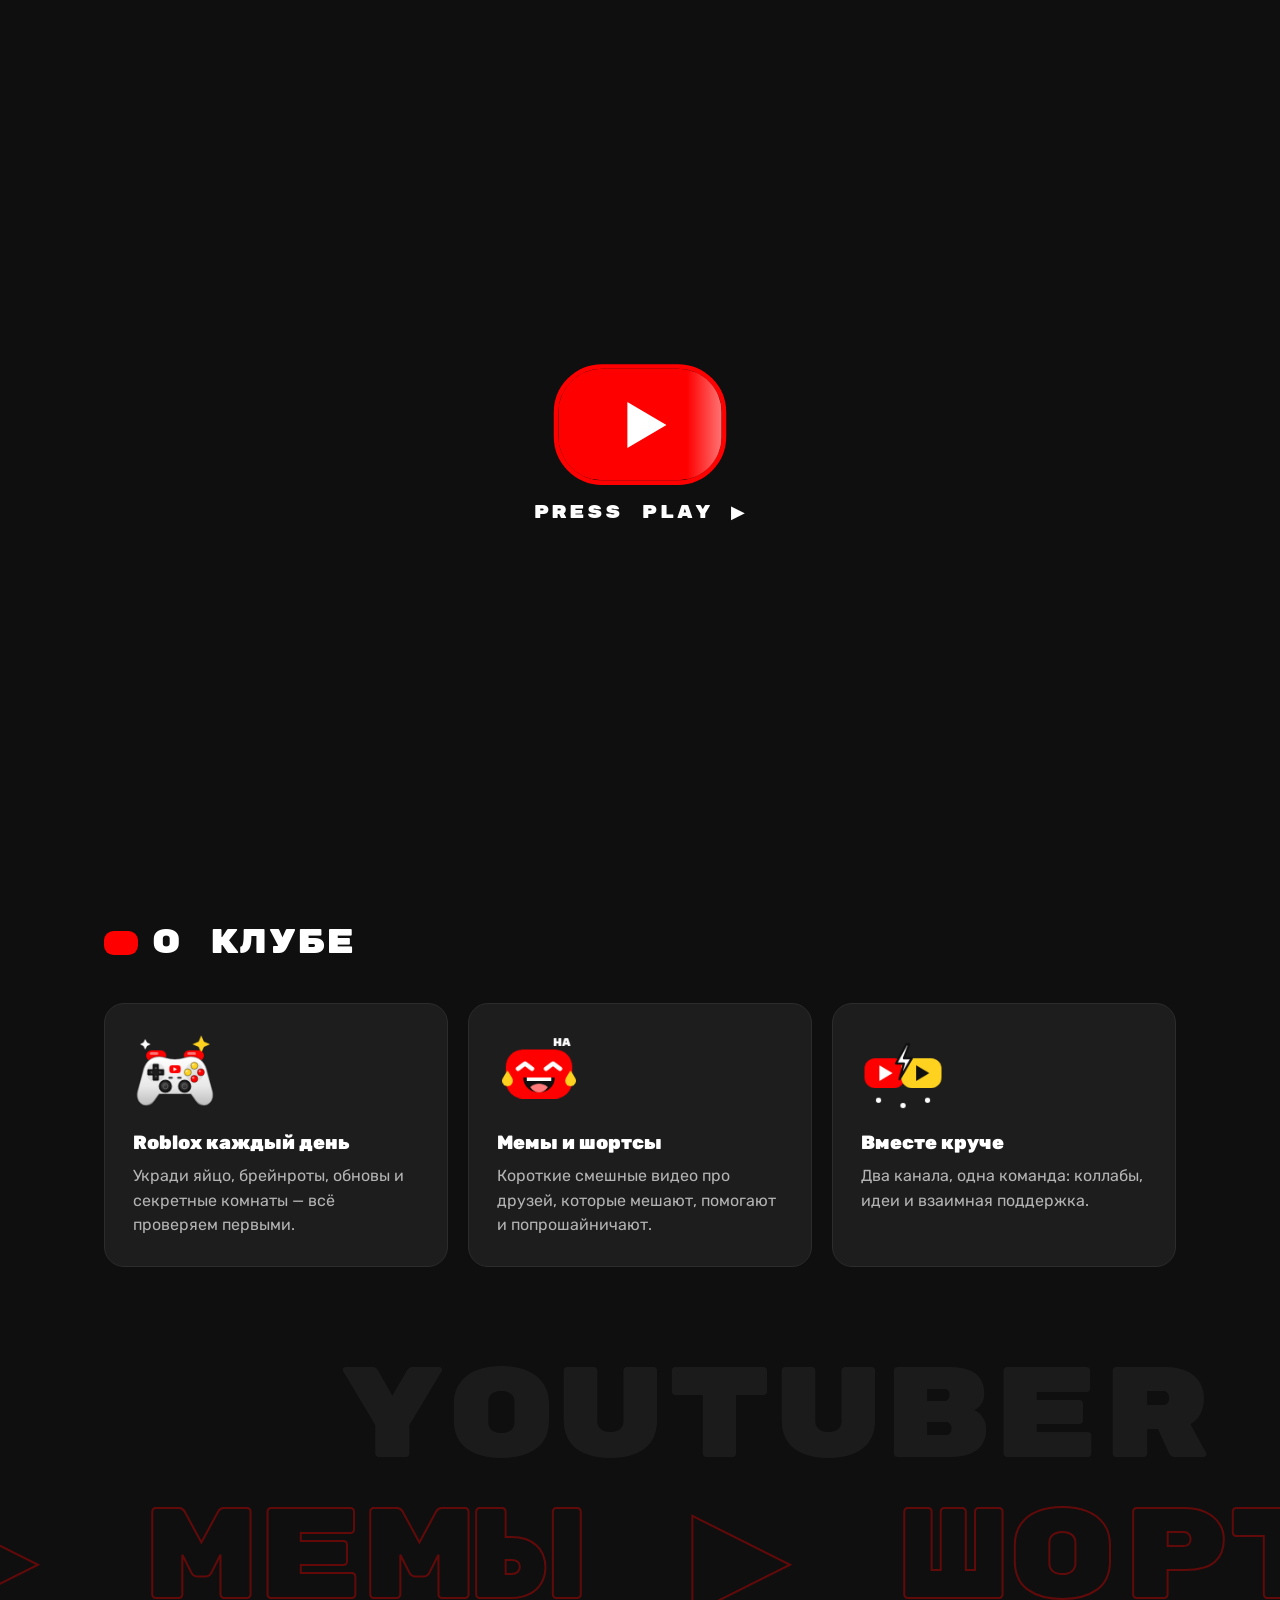
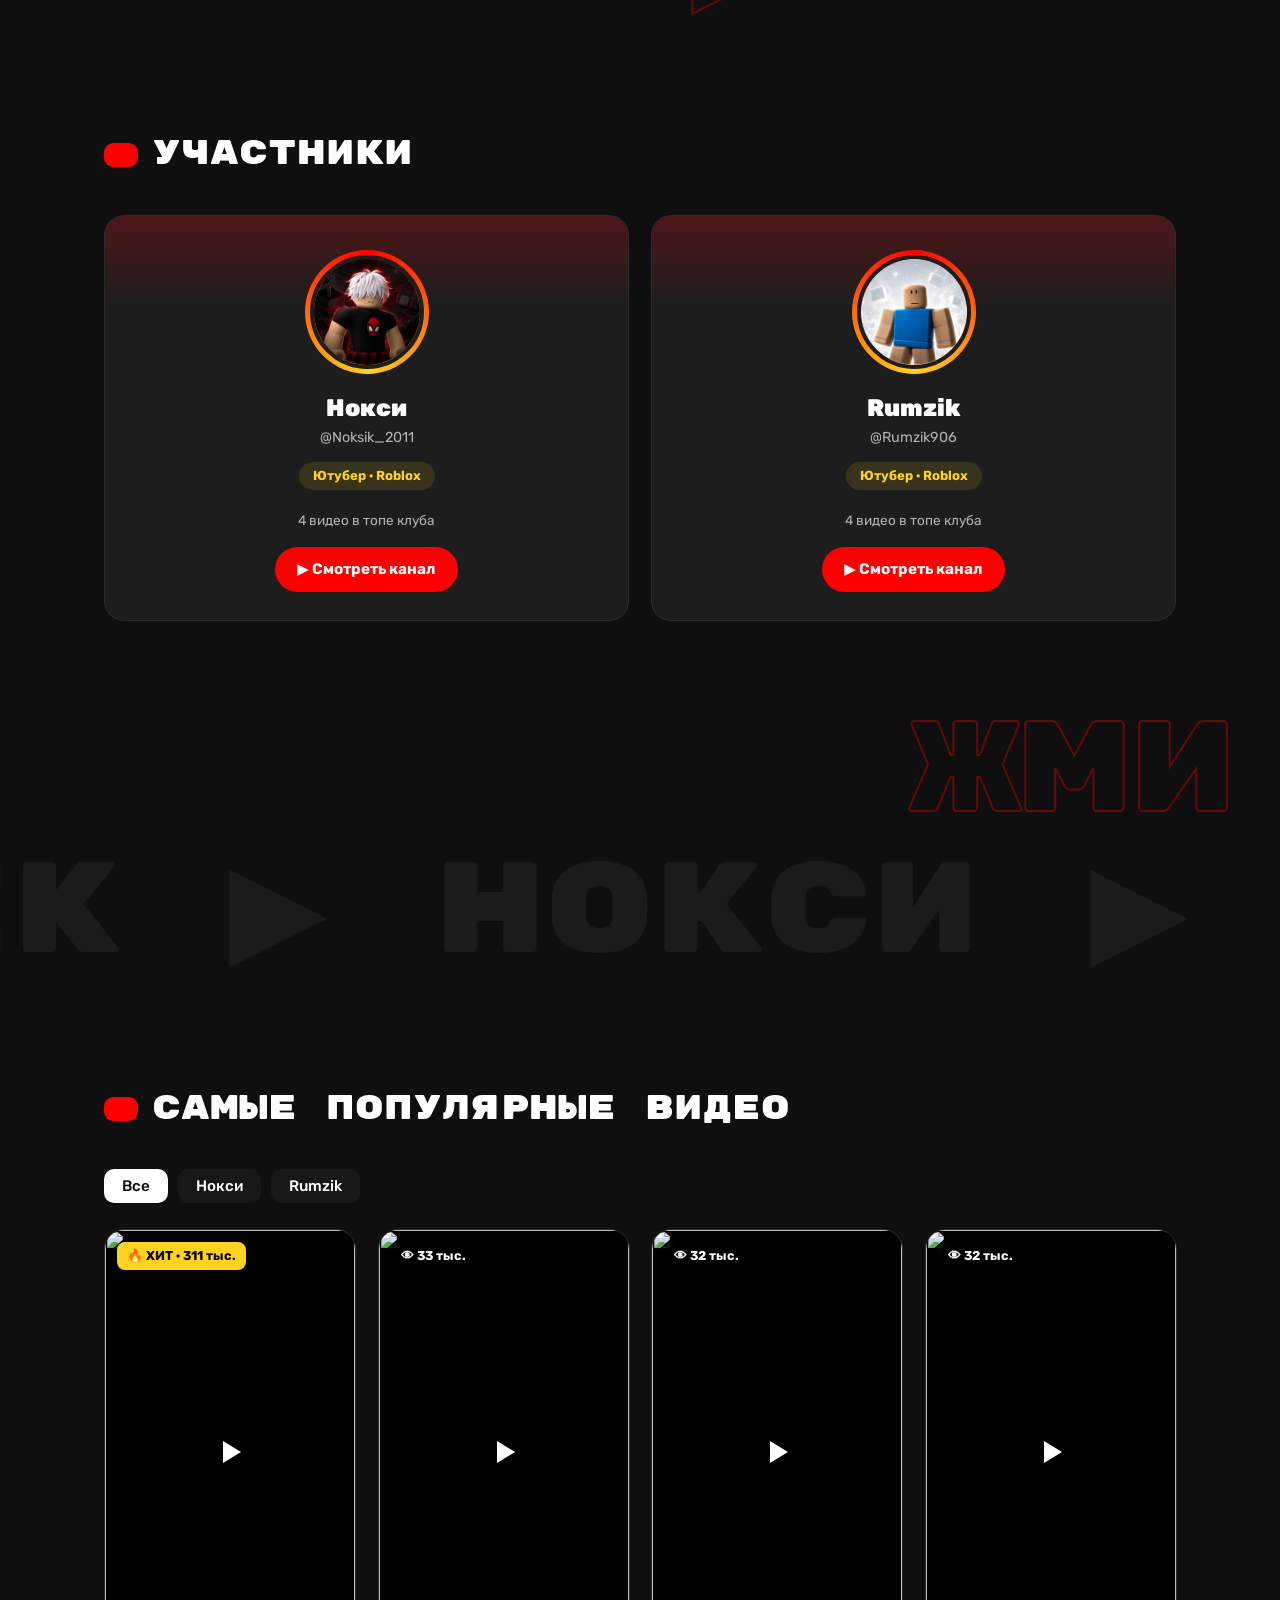
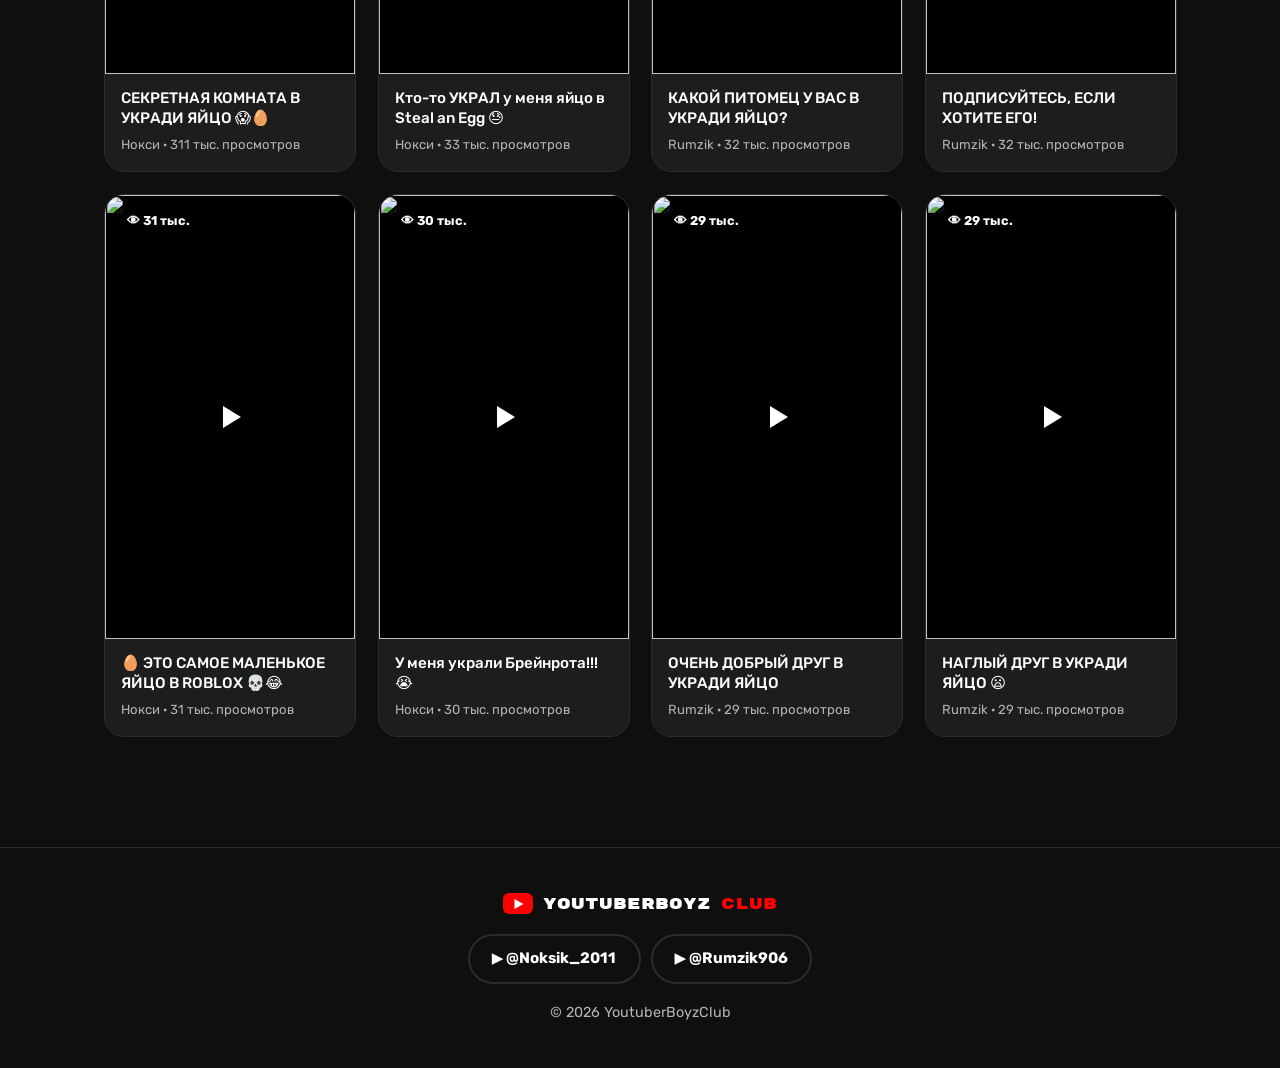
==== commit 6fbfff8f: "PRESS PLAY на загрузке, 8 вариантов тика и страница для прослушивания Co-Authored-By: Claude Opus 5." ====
--- a/index.html
+++ b/index.html
@@ -9,7 +9,7 @@
   <link rel="preconnect" href="https://fonts.googleapis.com">
   <link rel="preconnect" href="https://fonts.gstatic.com" crossorigin>
   <link href="https://fonts.googleapis.com/css2?family=Rubik+Mono+One&family=Rubik:wght@400;500;700;900&display=swap" rel="stylesheet">
-  <link rel="stylesheet" href="style.css?v=1794007012">
+  <link rel="stylesheet" href="style.css?v=1794007203">
 </head>
 <body class="loading">
   <div class="loader" id="loader" aria-hidden="true">
@@ -151,7 +151,8 @@
     <p>© <span id="year"></span> YoutuberBoyzClub</p>
   </footer>
 
-  <script src="data.js?v=1794007012"></script>
-  <script src="script.js?v=1794007012"></script>
+  <script src="data.js?v=1794007203"></script>
+  <script src="ticks.js?v=1794007203"></script>
+  <script src="script.js?v=1794007203"></script>
 </body>
 </html>
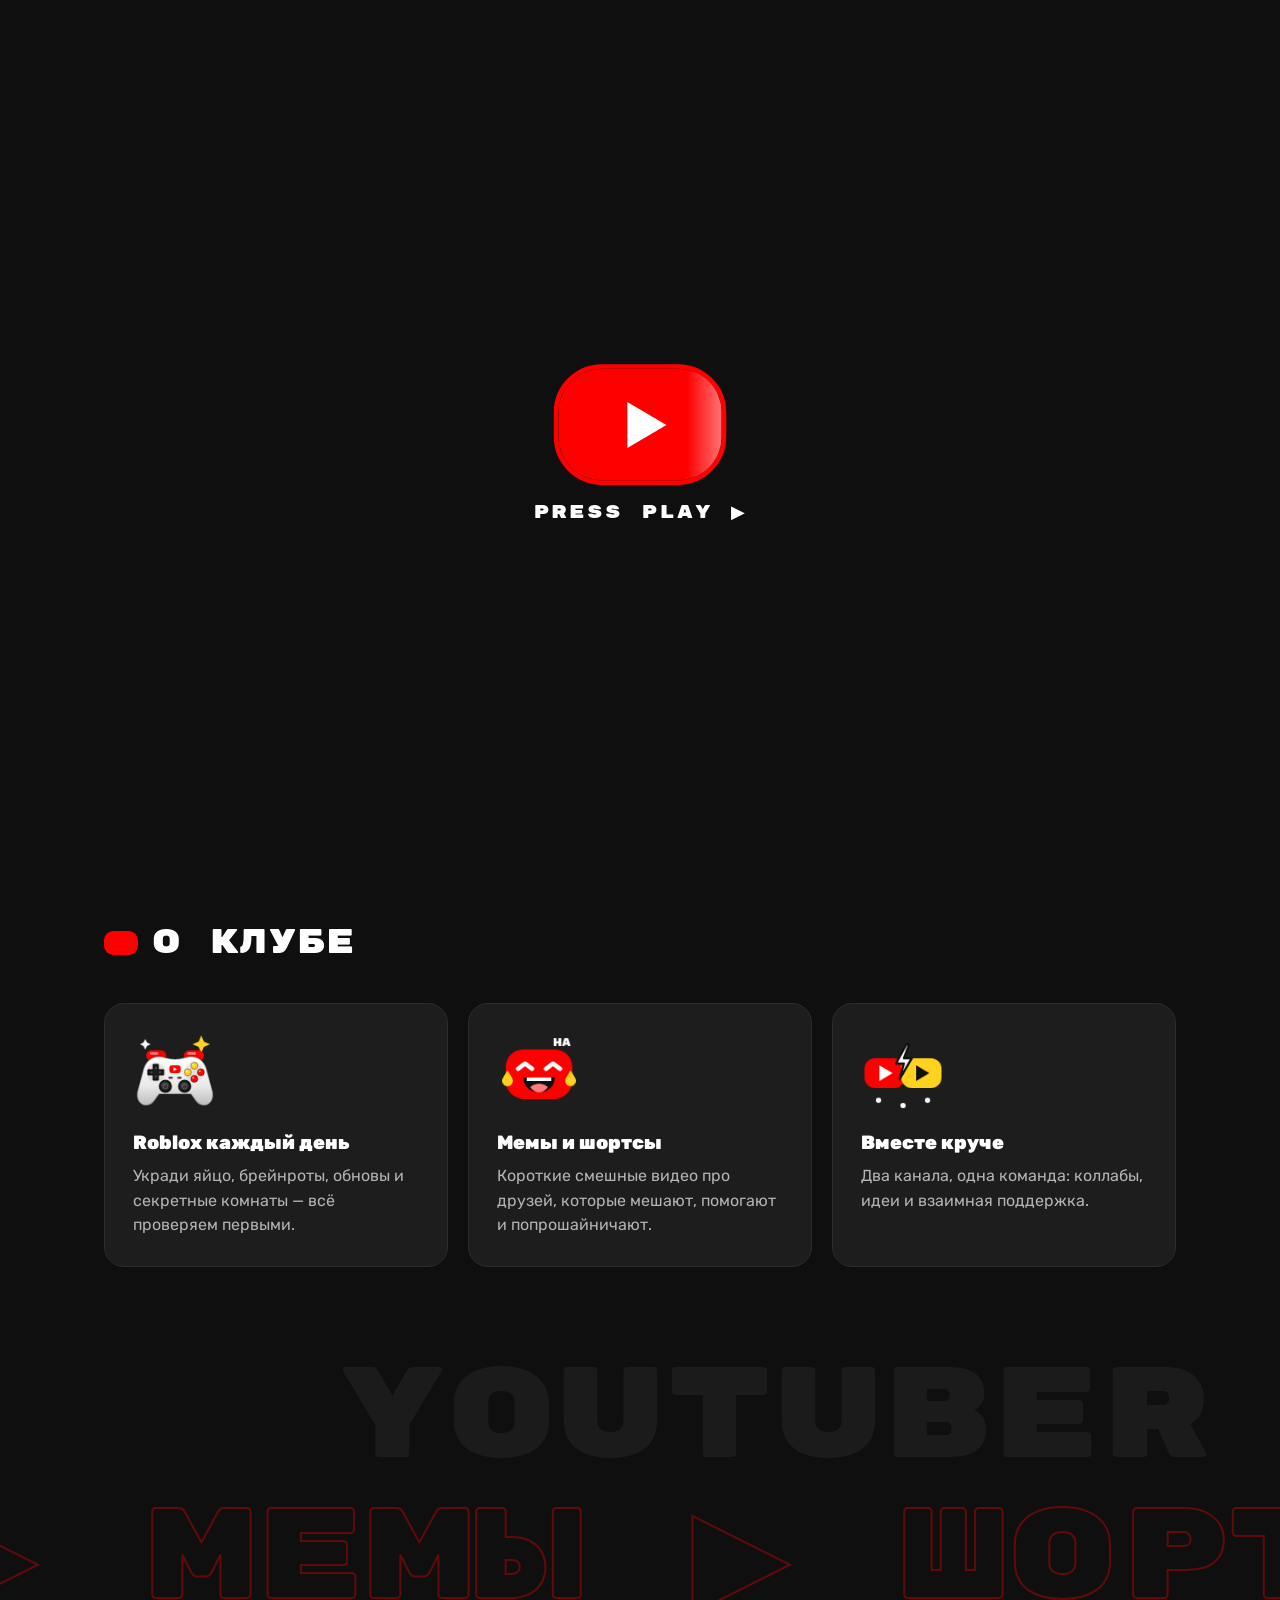
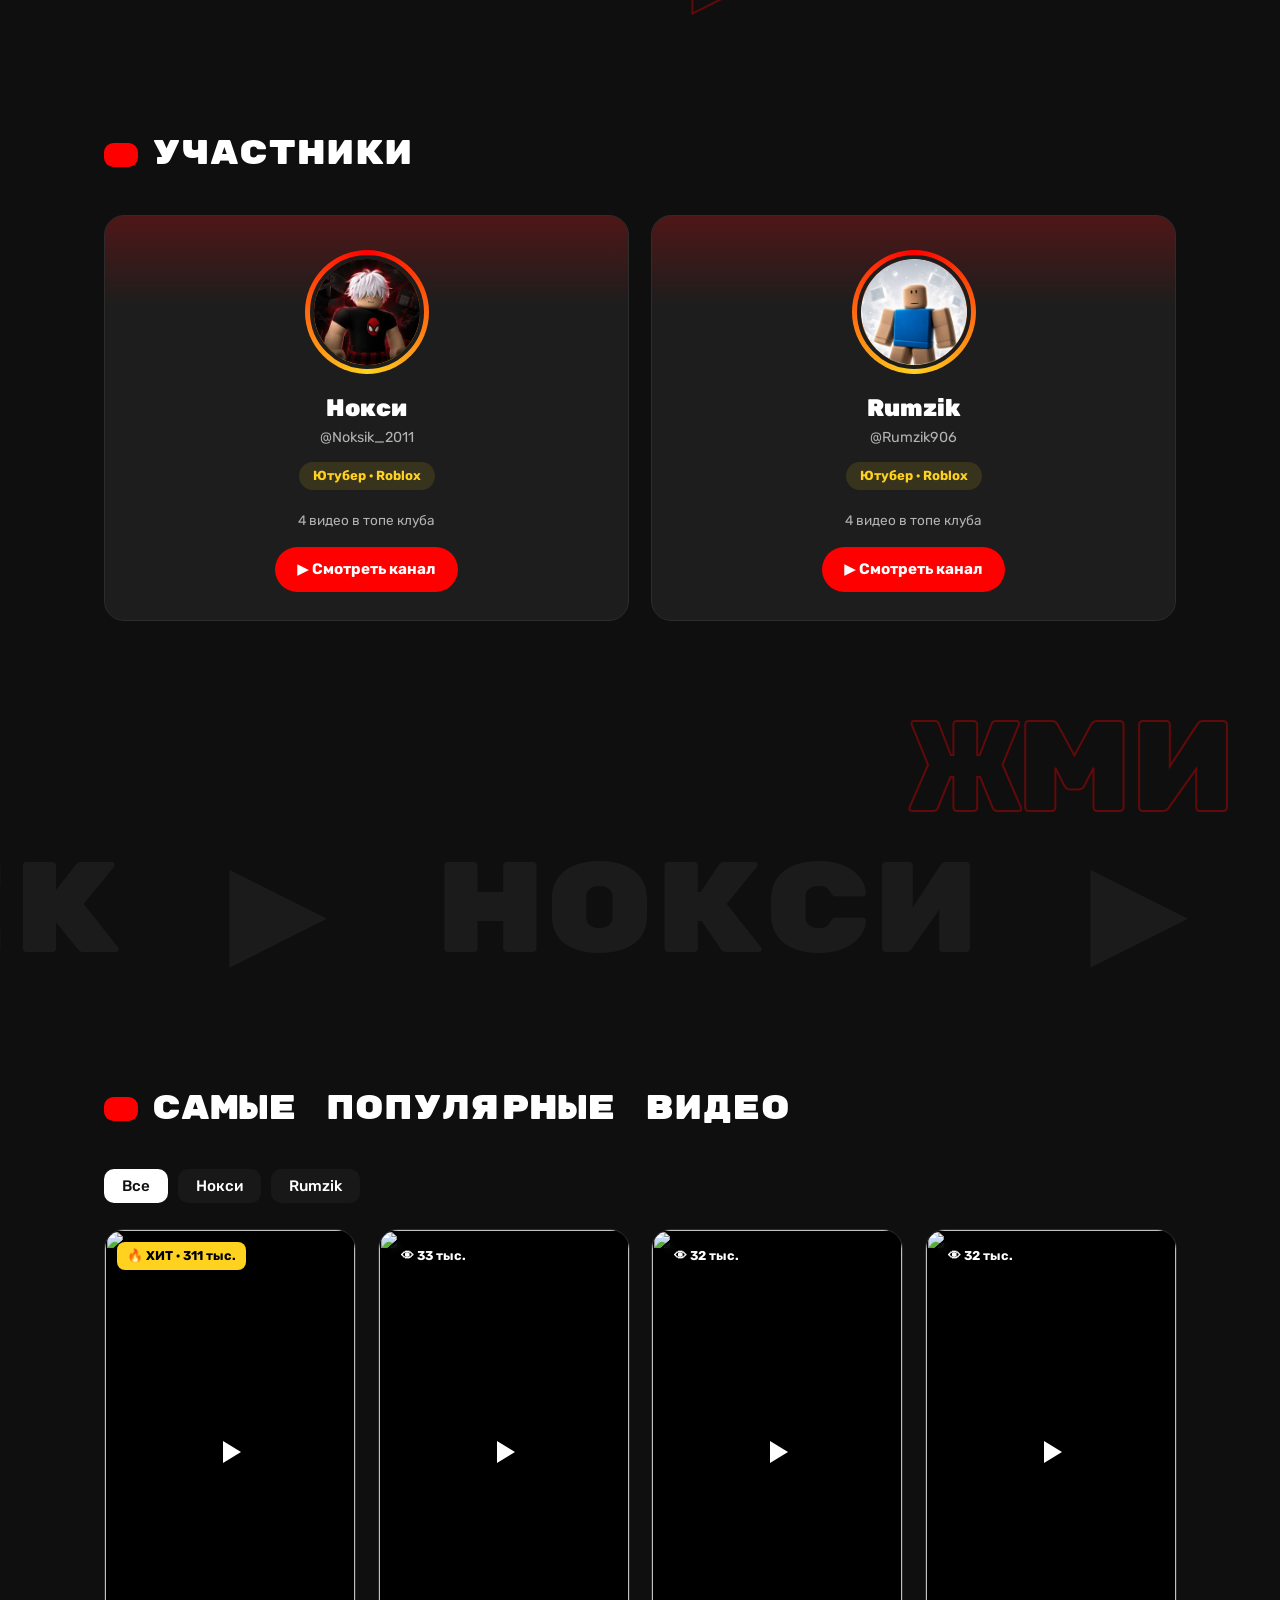
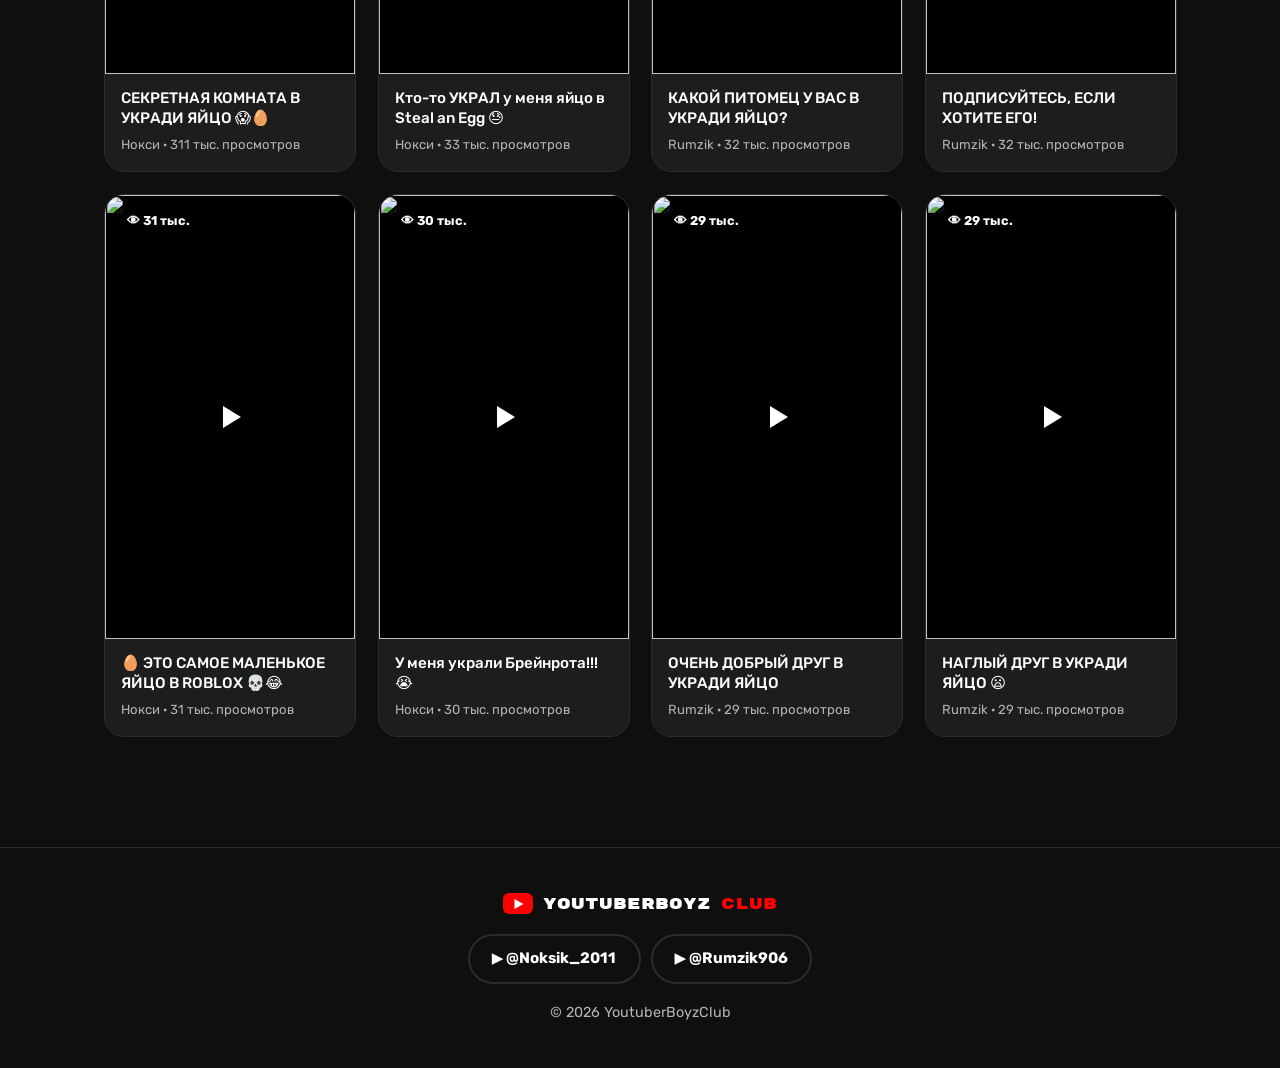
==== commit 9ff483d4: "Случайный звук тика при каждом заходе (без повтора подряд) Co-Authored-By: Claude Opus 5.5 <noreply@" ====
--- a/index.html
+++ b/index.html
@@ -9,7 +9,7 @@
   <link rel="preconnect" href="https://fonts.googleapis.com">
   <link rel="preconnect" href="https://fonts.gstatic.com" crossorigin>
   <link href="https://fonts.googleapis.com/css2?family=Rubik+Mono+One&family=Rubik:wght@400;500;700;900&display=swap" rel="stylesheet">
-  <link rel="stylesheet" href="style.css?v=1794007203">
+  <link rel="stylesheet" href="style.css?v=1794009469">
 </head>
 <body class="loading">
   <div class="loader" id="loader" aria-hidden="true">
@@ -151,8 +151,8 @@
     <p>© <span id="year"></span> YoutuberBoyzClub</p>
   </footer>
 
-  <script src="data.js?v=1794007203"></script>
-  <script src="ticks.js?v=1794007203"></script>
-  <script src="script.js?v=1794007203"></script>
+  <script src="data.js?v=1794009469"></script>
+  <script src="ticks.js?v=1794009469"></script>
+  <script src="script.js?v=1794009469"></script>
 </body>
 </html>
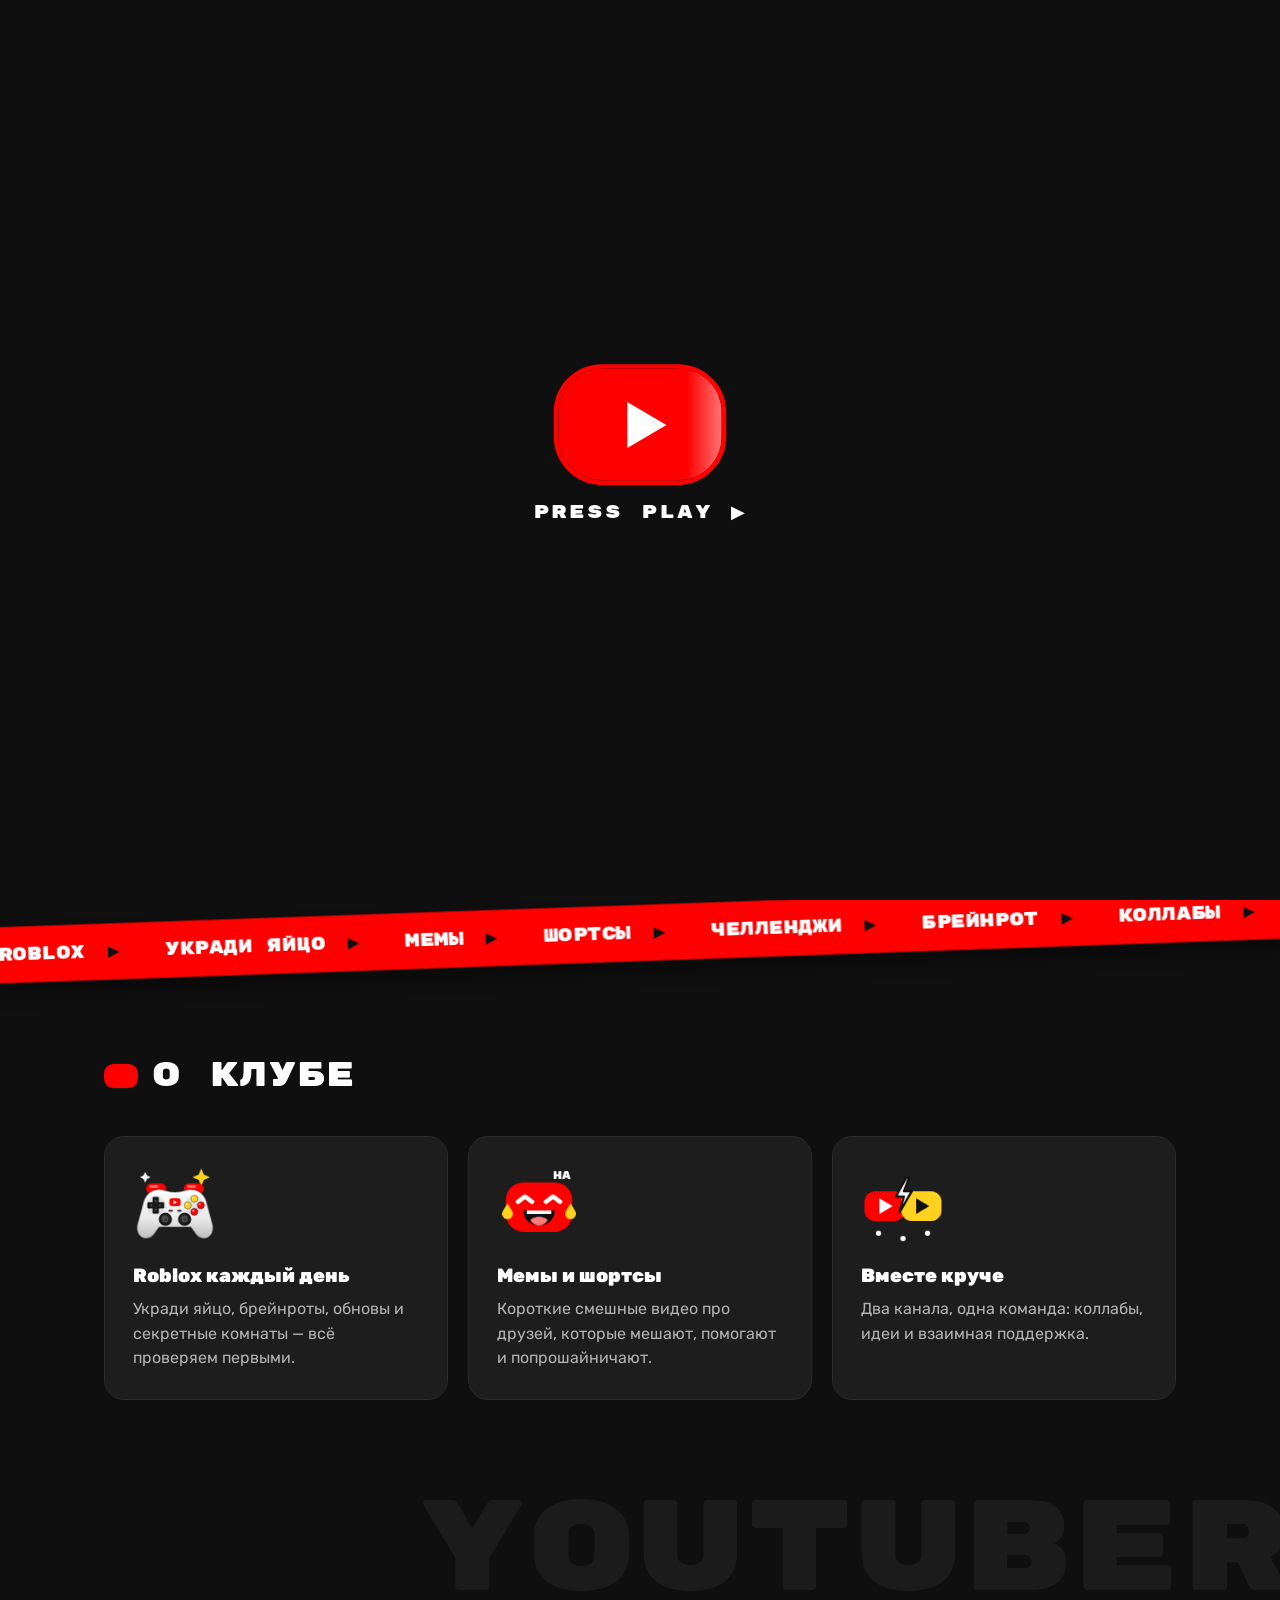
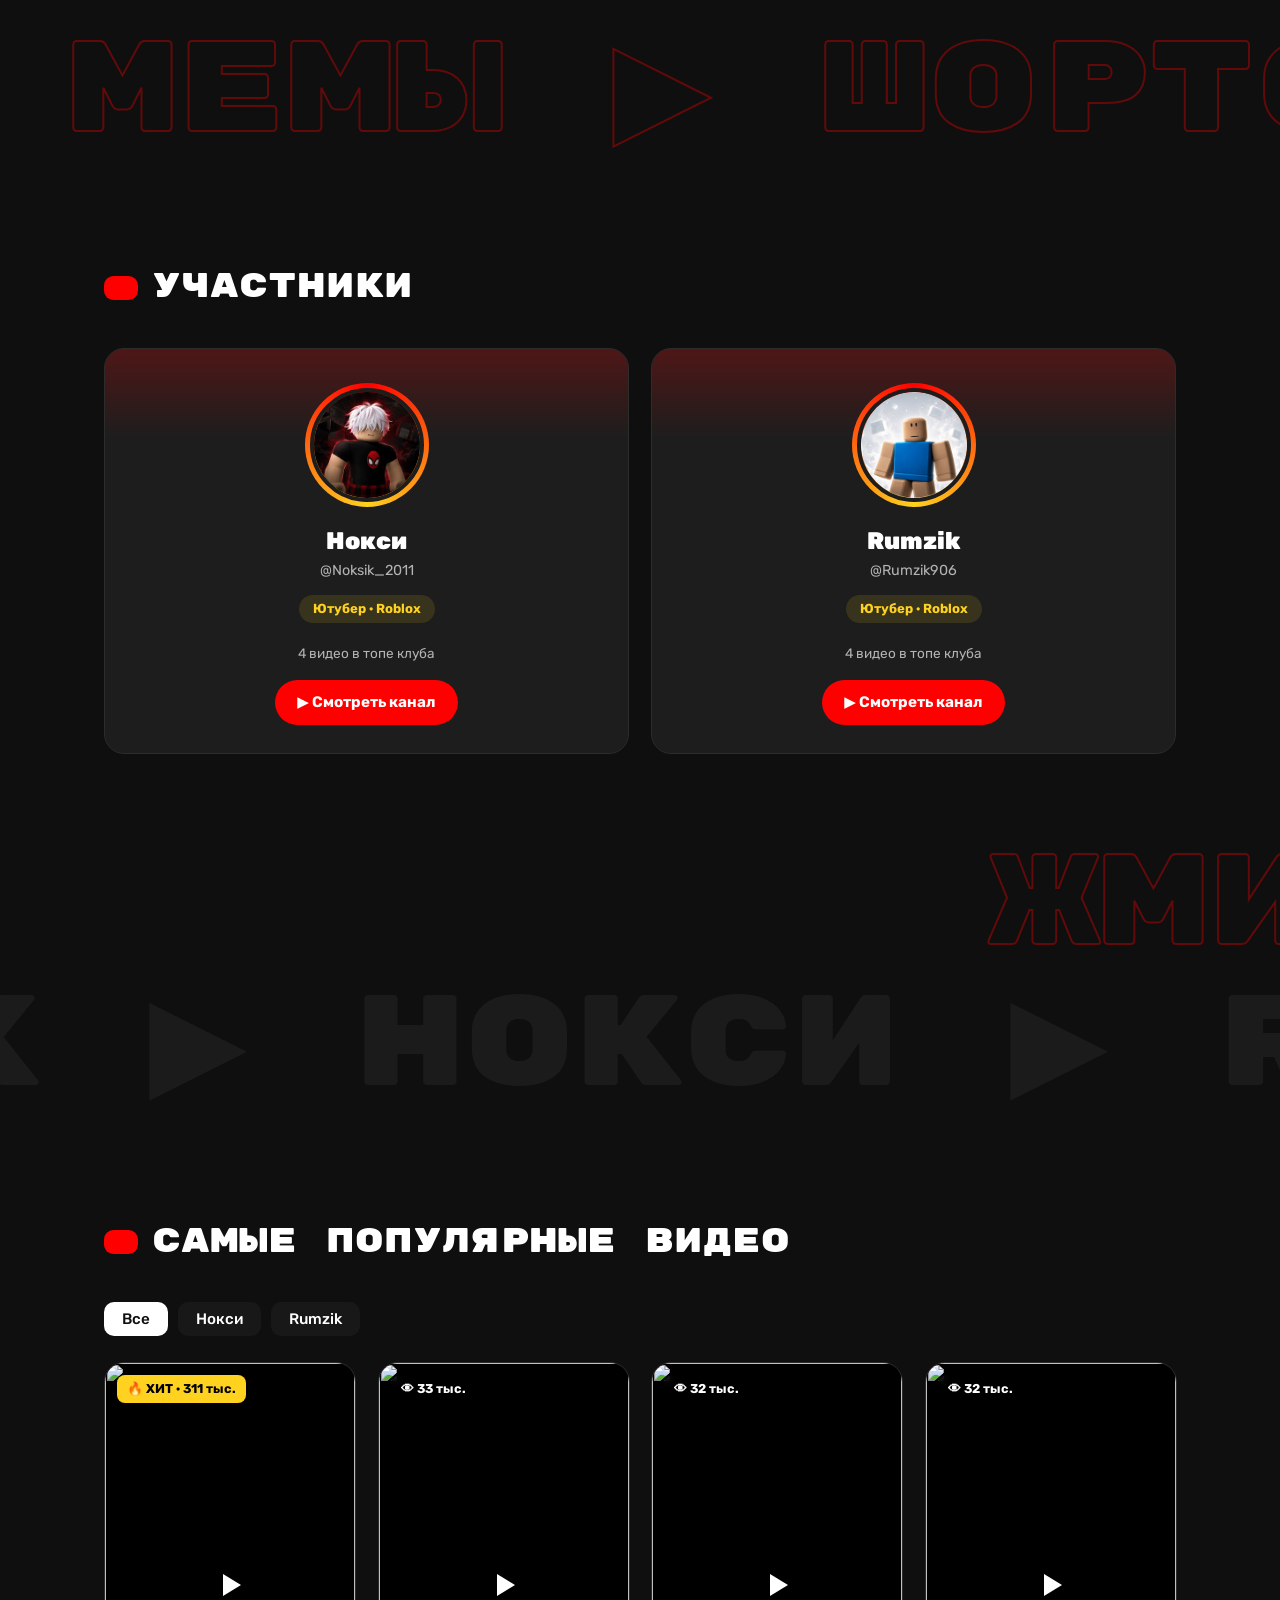
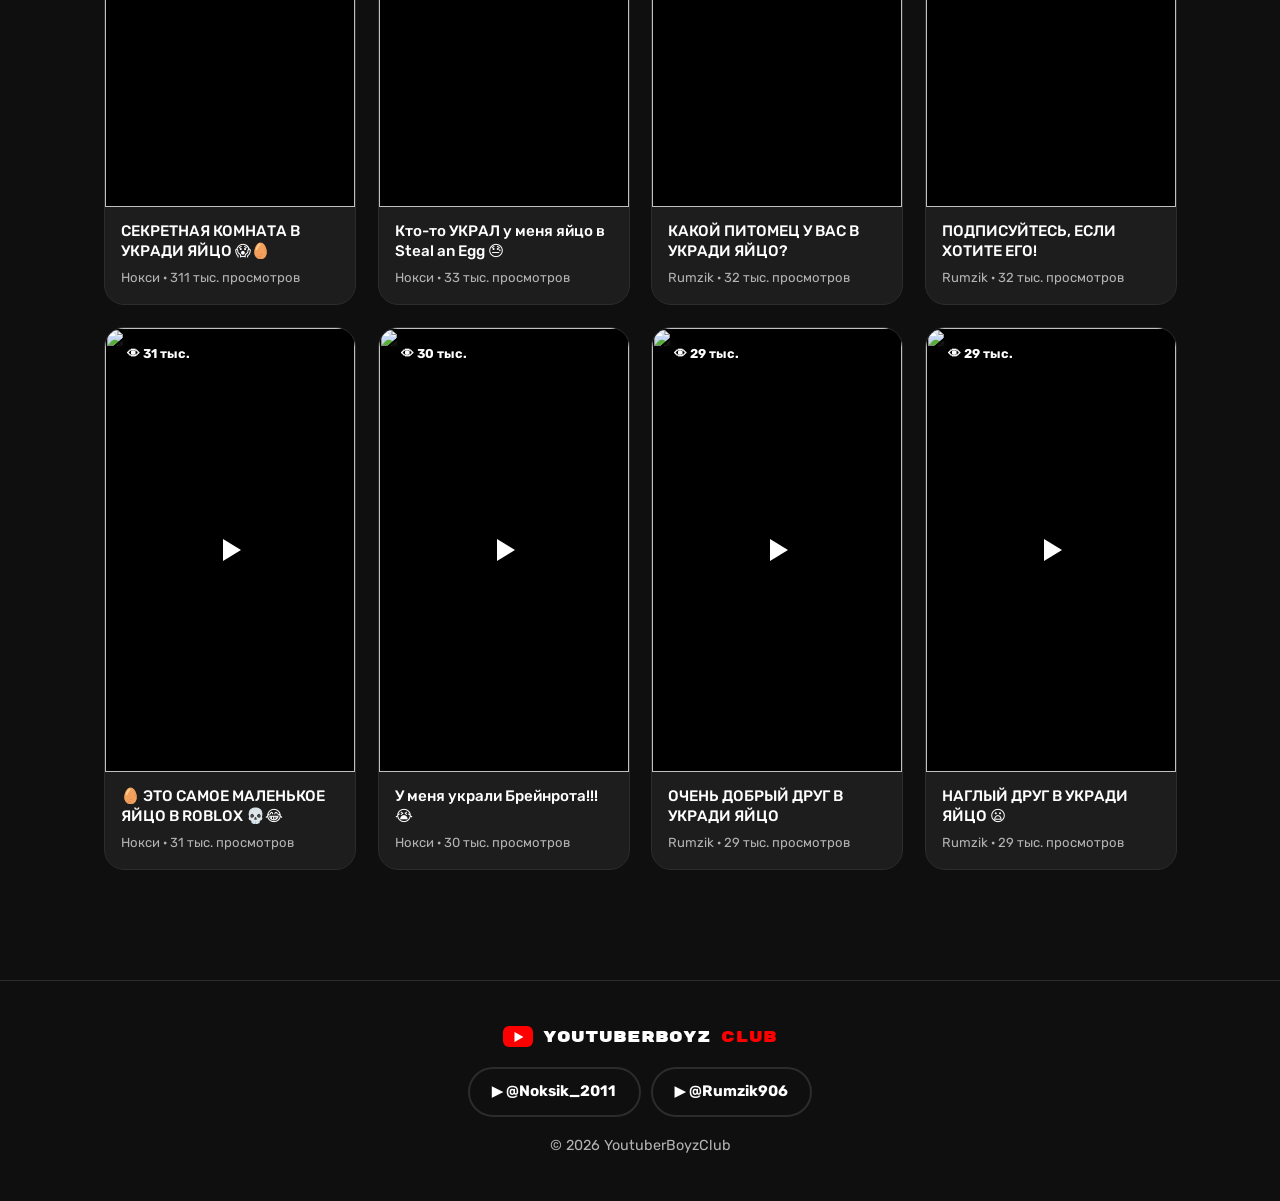
==== commit c9ffefc5: "Пасхалки: 10 нажатий на play — конфетти и фанфары, BOYZ — режим хаоса Co-Authored-By: Claude Opus 5." ====
--- a/index.html
+++ b/index.html
@@ -9,7 +9,7 @@
   <link rel="preconnect" href="https://fonts.googleapis.com">
   <link rel="preconnect" href="https://fonts.gstatic.com" crossorigin>
   <link href="https://fonts.googleapis.com/css2?family=Rubik+Mono+One&family=Rubik:wght@400;500;700;900&display=swap" rel="stylesheet">
-  <link rel="stylesheet" href="style.css?v=1794009469">
+  <link rel="stylesheet" href="style.css?v=1794010207">
 </head>
 <body class="loading">
   <div class="loader" id="loader" aria-hidden="true">
@@ -151,8 +151,8 @@
     <p>© <span id="year"></span> YoutuberBoyzClub</p>
   </footer>
 
-  <script src="data.js?v=1794009469"></script>
-  <script src="ticks.js?v=1794009469"></script>
-  <script src="script.js?v=1794009469"></script>
+  <script src="data.js?v=1794010207"></script>
+  <script src="ticks.js?v=1794010207"></script>
+  <script src="script.js?v=1794010207"></script>
 </body>
 </html>
--- a/style.css
+++ b/style.css
@@ -362,6 +362,68 @@
 .vmeta { padding: 14px 16px 16px; }
 .vmeta h3 { font-size: .95rem; font-weight: 500; line-height: 1.35; }
 .vmeta p { color: var(--muted); font-size: .82rem; margin-top: 6px; }
+
+/* ===== Пасхалка 1: комбо и конфетти ===== */
+.combo {
+  position: absolute; top: -18px; right: -26px; z-index: 3; pointer-events: none;
+  font-family: "Rubik Mono One", sans-serif; font-size: 1.5rem; color: var(--yellow);
+  text-shadow: 0 3px 0 #000; opacity: 0;
+}
+.combo.pop { animation: comboPop .65s cubic-bezier(.3, 1.6, .5, 1) forwards; }
+@keyframes comboPop {
+  0% { transform: scale(.3) rotate(-20deg); opacity: 0; }
+  35% { transform: scale(1.3) rotate(8deg); opacity: 1; }
+  100% { transform: translateY(-26px) scale(1); opacity: 0; }
+}
+.confetti {
+  position: fixed; top: -40px; z-index: 90; pointer-events: none;
+  width: var(--w); height: var(--h); background: var(--c); border-radius: 2px;
+  animation-name: fall; animation-timing-function: cubic-bezier(.3, .2, .7, 1); animation-fill-mode: forwards;
+}
+.confetti.yt { border-radius: 28% / 40%; background: var(--red); }
+.confetti.yt::after {
+  content: ""; position: absolute; top: 50%; left: 54%; transform: translate(-50%, -50%);
+  border-left: calc(var(--w) * .3) solid #fff; border-top: calc(var(--w) * .18) solid transparent; border-bottom: calc(var(--w) * .18) solid transparent;
+}
+@keyframes fall {
+  0% { transform: translate(0, 0) rotate(0); opacity: 1; }
+  50% { transform: translate(var(--sway), 55vh) rotate(calc(var(--rot) / 2)); }
+  90% { opacity: 1; }
+  100% { transform: translate(calc(var(--sway) * -.5), 110vh) rotate(var(--rot)); opacity: 0; }
+}
+
+/* ===== Пасхалка 2: режим хаоса ===== */
+html.chaos { animation: hueSpin 1.4s linear infinite; }
+@keyframes hueSpin { to { filter: hue-rotate(360deg) saturate(1.6); } }
+html.chaos main { animation: quake .14s linear infinite; }
+html.chaos .nav { animation: quake .2s linear infinite reverse; }
+@keyframes quake {
+  0% { transform: translate(2px, -1px) rotate(-.4deg); } 25% { transform: translate(-3px, 2px) rotate(.5deg); }
+  50% { transform: translate(1px, 3px) rotate(-.2deg); } 75% { transform: translate(-2px, -2px) rotate(.4deg); }
+  100% { transform: translate(2px, -1px) rotate(-.4deg); }
+}
+html.chaos .title .ch { animation: jump .35s ease-in-out infinite alternate !important; animation-delay: var(--cd) !important; opacity: 1; }
+@keyframes jump { from { transform: translateY(0) rotate(-10deg); } to { transform: translateY(-22px) rotate(12deg) scale(1.15); } }
+html.chaos .member, html.chaos .video, html.chaos .features article, html.chaos .stats div {
+  animation: wobble .5s ease-in-out infinite alternate; animation-delay: var(--cd);
+}
+@keyframes wobble { from { transform: rotate(-4deg) scale(.97); } to { transform: rotate(4deg) scale(1.04); } }
+html.chaos .play-big span { animation: spinBig .6s linear infinite; }
+@keyframes spinBig { to { transform: rotate(360deg) scale(1.1); } }
+html.chaos .bg .ic > b { animation-duration: .25s !important; }
+html.chaos .track { animation-duration: 3s; }
+html.chaos .bigtext .row { color: rgba(255, 0, 0, .25); }
+.chaos-toast {
+  position: fixed; top: 80px; left: 50%; z-index: 95; transform: translateX(-50%);
+  padding: 12px 24px; border-radius: 999px; background: var(--red); color: #fff;
+  font-family: "Rubik Mono One", sans-serif; font-size: 1rem; white-space: nowrap;
+  box-shadow: 0 10px 30px rgba(0, 0, 0, .5);
+  animation: toastIn .4s cubic-bezier(.3, 1.6, .5, 1), toastShake .3s .4s ease-in-out infinite;
+}
+.chaos-toast.bye { animation: toastOut .4s ease-in forwards; }
+@keyframes toastIn { from { transform: translateX(-50%) translateY(-80px) scale(.5); } }
+@keyframes toastShake { 50% { transform: translateX(-50%) rotate(-3deg) scale(1.06); } }
+@keyframes toastOut { to { transform: translateX(-50%) translateY(-80px) scale(.5); opacity: 0; } }
 
 /* ===== 3D-наклон карточек за мышкой ===== */
 .tilt { transform-style: preserve-3d; will-change: transform; }
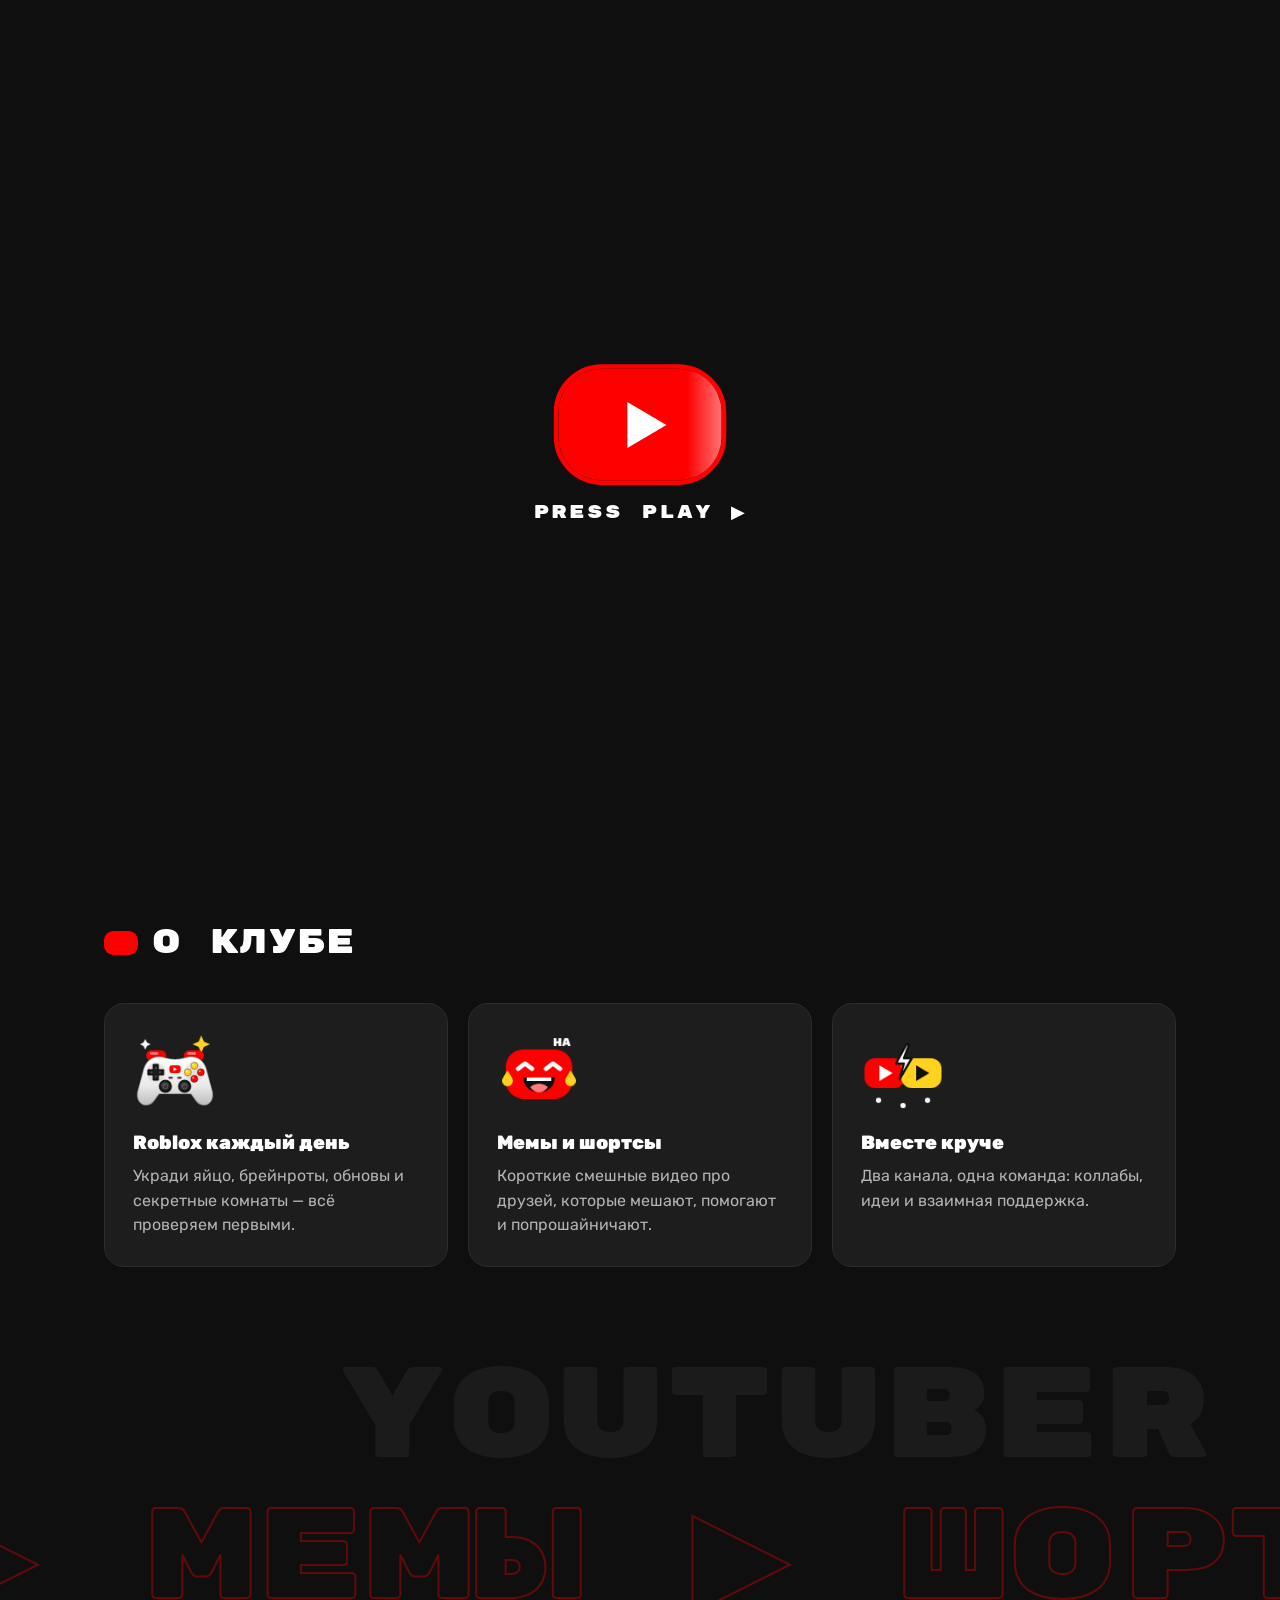
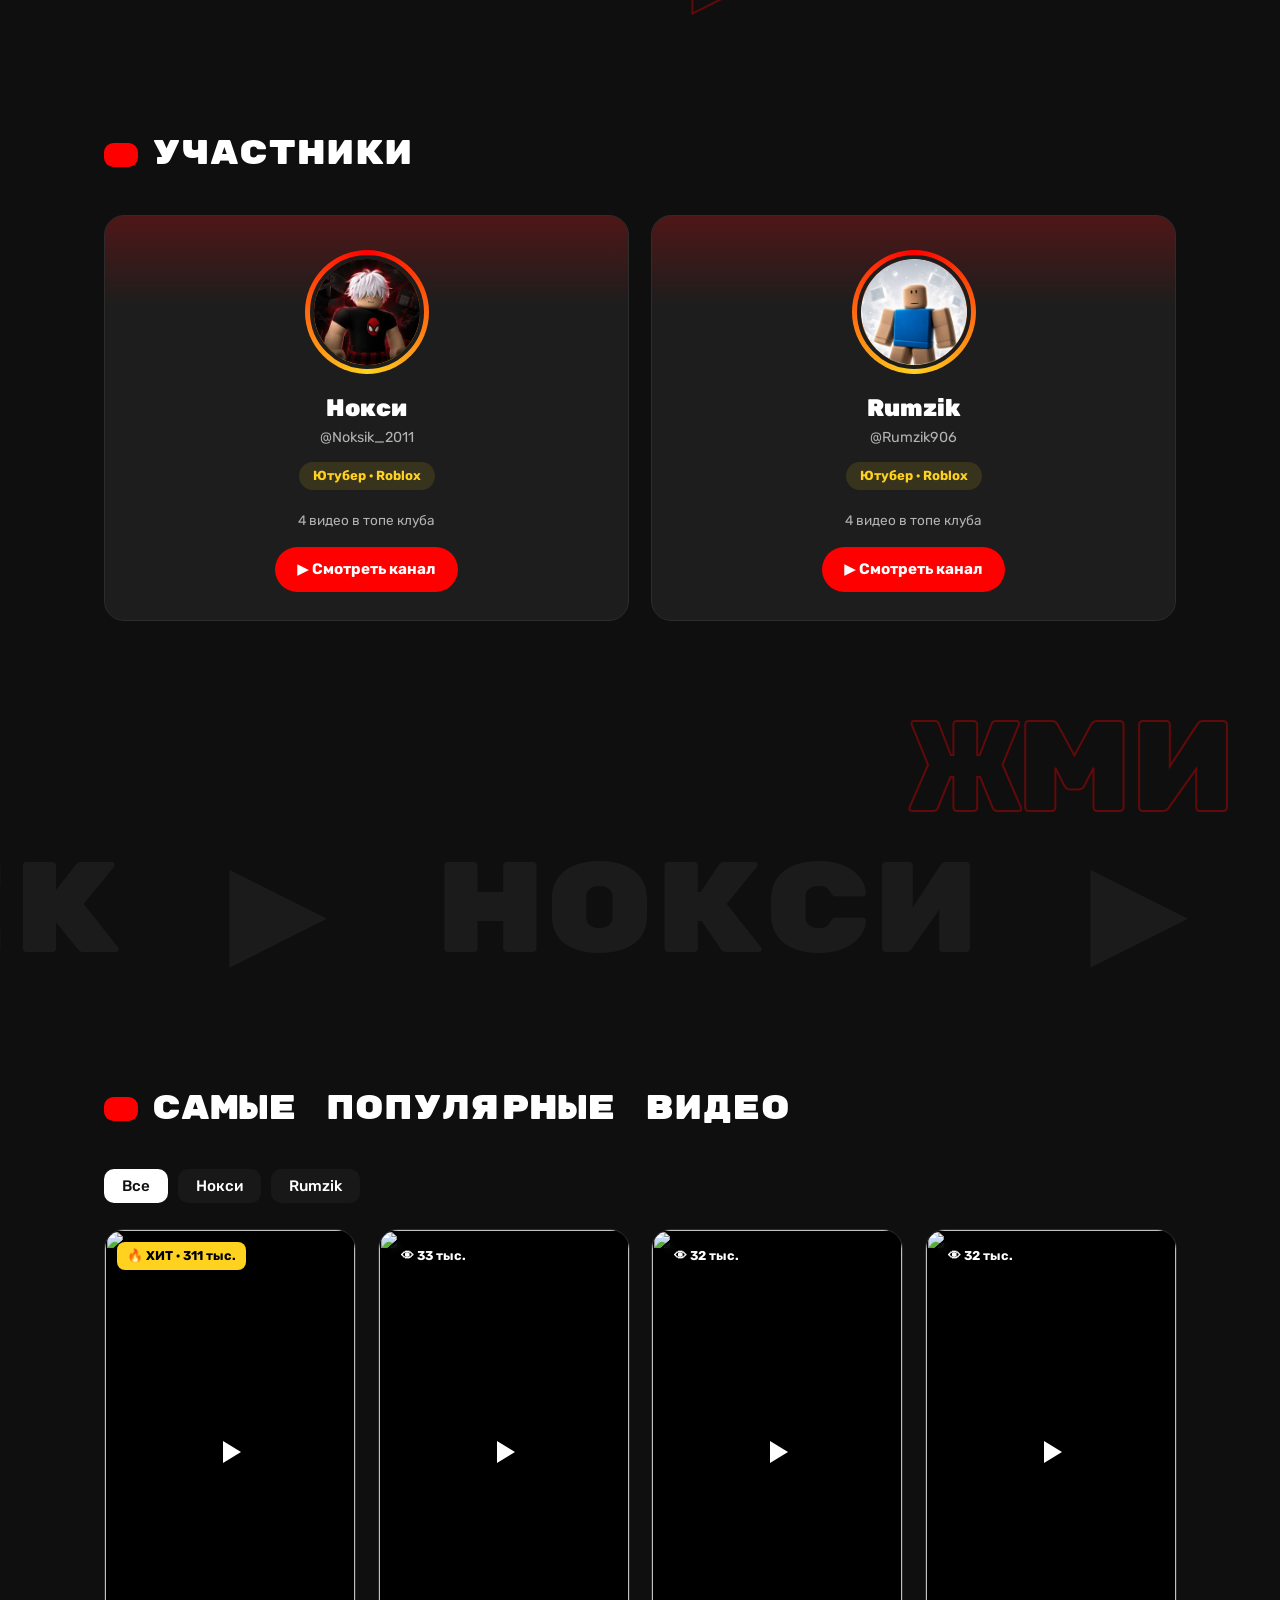
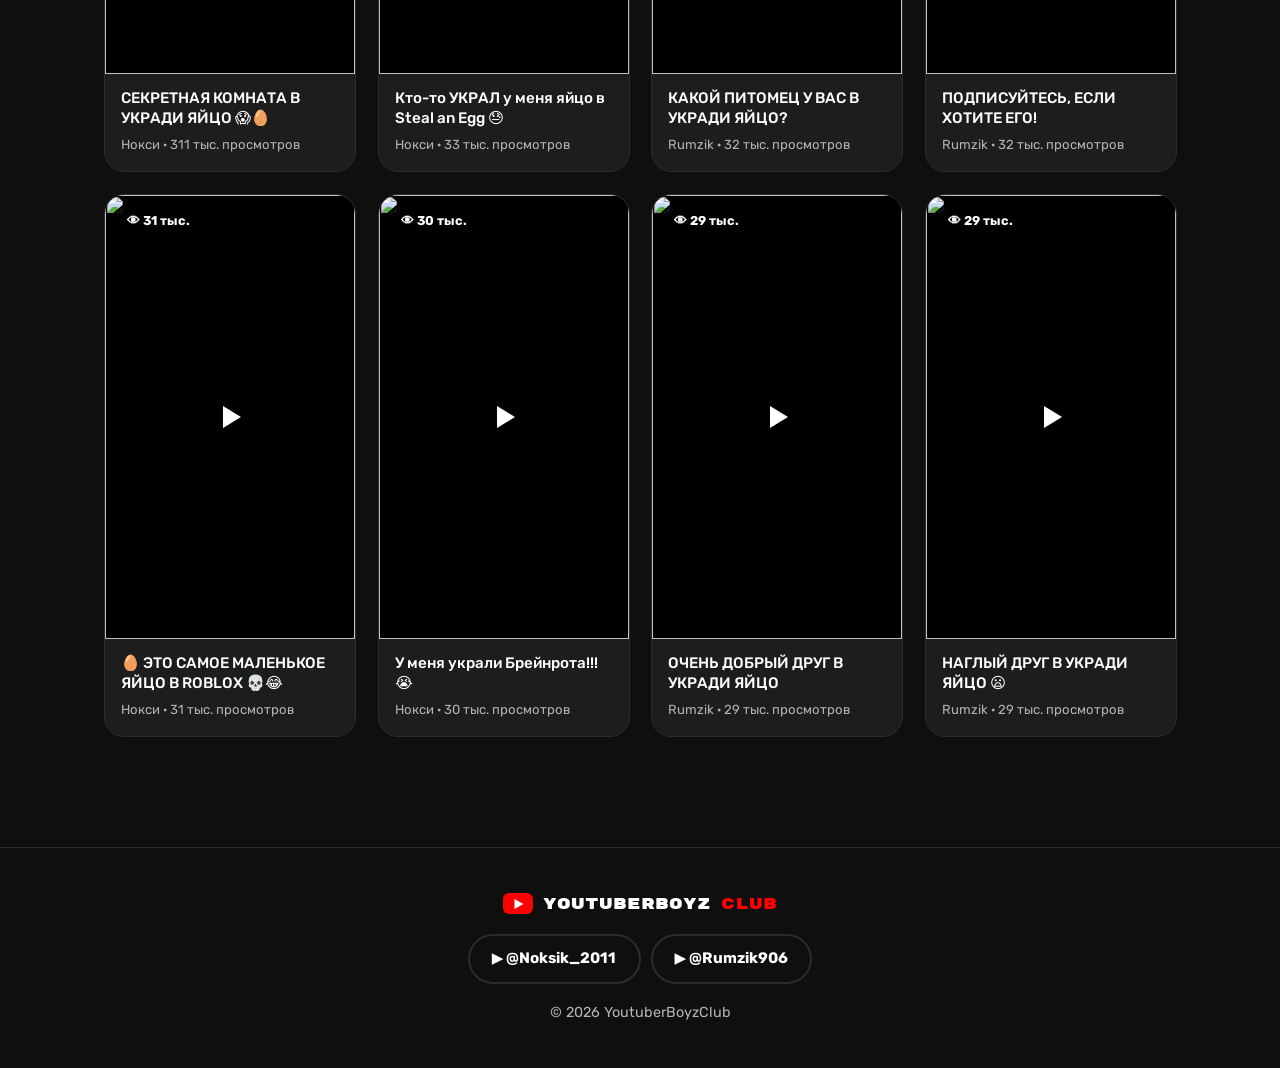
==== commit d4249a13: "Волны от кнопки play снова повторяют её форму Co-Authored-By: Claude Opus 5.5 <noreply@anthropic.com" ====
--- a/index.html
+++ b/index.html
@@ -9,7 +9,7 @@
   <link rel="preconnect" href="https://fonts.googleapis.com">
   <link rel="preconnect" href="https://fonts.gstatic.com" crossorigin>
   <link href="https://fonts.googleapis.com/css2?family=Rubik+Mono+One&family=Rubik:wght@400;500;700;900&display=swap" rel="stylesheet">
-  <link rel="stylesheet" href="style.css?v=1794010207">
+  <link rel="stylesheet" href="style.css?v=1794010397">
 </head>
 <body class="loading">
   <div class="loader" id="loader" aria-hidden="true">
@@ -151,8 +151,8 @@
     <p>© <span id="year"></span> YoutuberBoyzClub</p>
   </footer>
 
-  <script src="data.js?v=1794010207"></script>
-  <script src="ticks.js?v=1794010207"></script>
-  <script src="script.js?v=1794010207"></script>
+  <script src="data.js?v=1794010397"></script>
+  <script src="ticks.js?v=1794010397"></script>
+  <script src="script.js?v=1794010397"></script>
 </body>
 </html>
